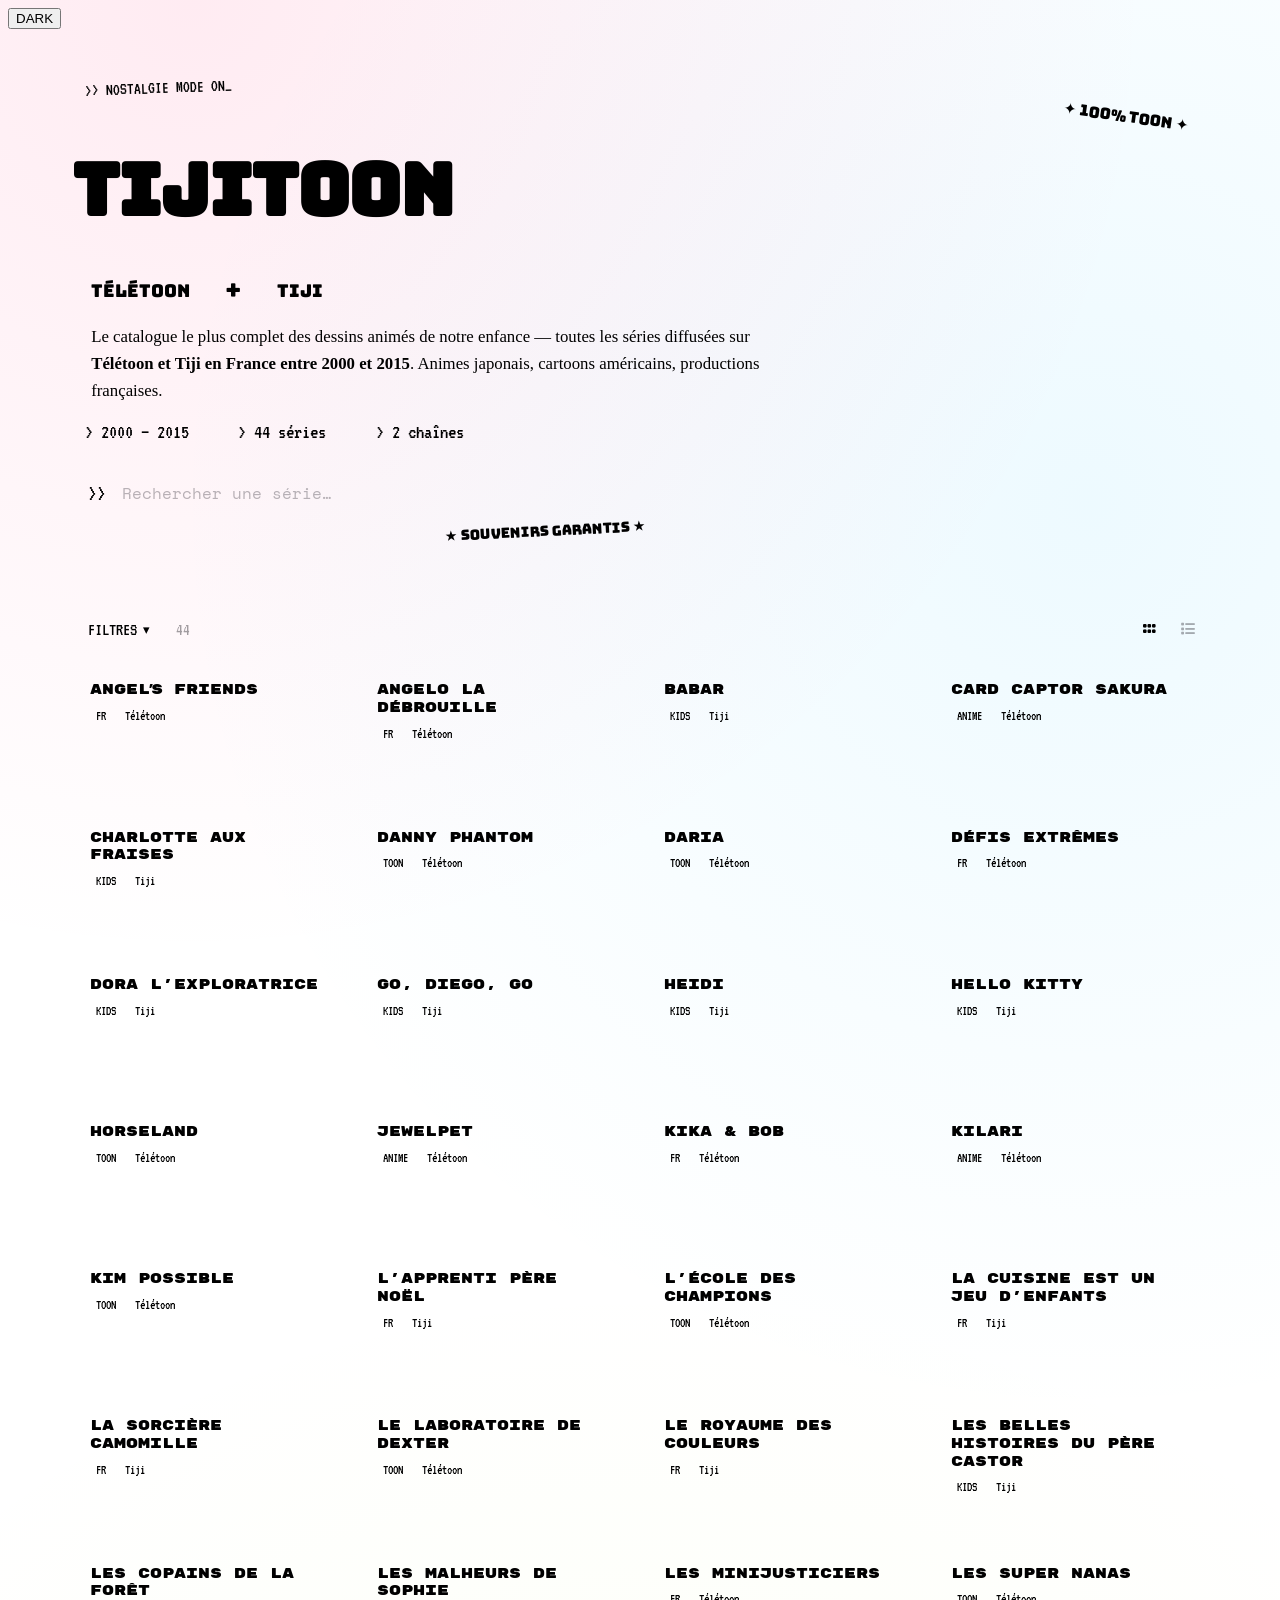
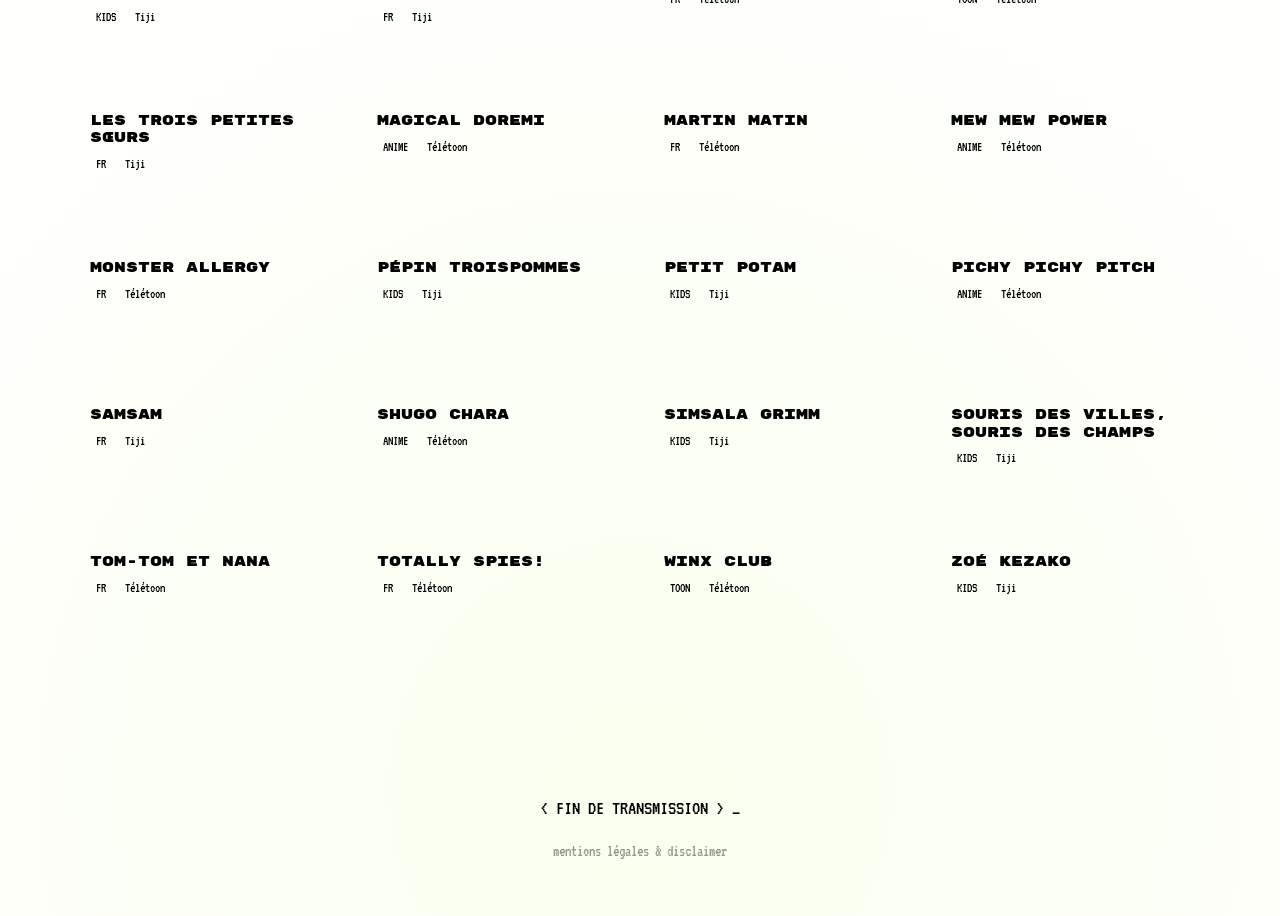
==== index.html @ e81f9fb5 "[ADD] samsam film section + some Kim Possible episodes + refactoring" ====
<!DOCTYPE html>
<html lang="fr">
<head>
<meta charset="UTF-8">
<meta name="viewport" content="width=device-width,initial-scale=1">
<title>Tijitoon — Les dessins animés des années 2000 (2000–2015)</title>
<link rel="icon" type="image/svg+xml" href="favicon.svg">
<link rel="preconnect" href="https://fonts.googleapis.com">
<link rel="preconnect" href="https://fonts.gstatic.com" crossorigin>
<link href="https://fonts.googleapis.com/css2?family=Bungee&family=Rubik+Mono+One&family=Space+Mono:wght@400;700&family=VT323&display=swap" rel="stylesheet">
<link rel="stylesheet" href="styles.css">
<script>(function(){var s=localStorage.getItem('tijitoon_theme');if(s)document.documentElement.dataset.theme=s;})();</script>
<link rel="stylesheet" href="https://cdnjs.cloudflare.com/ajax/libs/font-awesome/6.5.0/css/all.min.css" media="print" onload="this.media='all'">
<style>
  body {
    background-image:
      radial-gradient(circle at 15% 0%, rgba(255,61,127,.1), transparent 35%),
      radial-gradient(circle at 85% 20%, rgba(58,199,255,.09), transparent 40%),
      radial-gradient(circle at 50% 95%, rgba(198,255,58,.08), transparent 45%);
  }

  .inner { width: 100%; padding: 0 6vw; }
  #catalog .inner, footer .inner, header .inner { padding: 0; }

  /* ── HERO ── */
  header {
    padding: 3rem 5vw 2.5rem; position: relative; overflow: hidden;
    border-bottom: 4px solid var(--ink);
  }
  .eyebrow {
    font-family: 'VT323', monospace; font-size: 1.1rem;
    background: var(--lime); display: inline-block; padding: .1rem .8rem;
    border: 3px solid var(--ink); box-shadow: 4px 4px 0 var(--ink);
    transform: rotate(-2deg); margin-bottom: .8rem; white-space: nowrap;
  }
  h1 {
    font-family: 'Bungee', sans-serif;
    font-size: clamp(2.5rem,6vw,4.5rem);
    line-height: .9; letter-spacing: -.02em;
    text-shadow: 4px 4px 0 var(--hot), 8px 8px 0 var(--sky);
  }
  .channel-pills { display: flex; align-items: center; gap: 1rem; margin: 1.2rem 0 0; }
  .ch-pill {
    font-family: 'Bungee', sans-serif; font-size: 1.1rem;
    padding: .4rem 1.2rem; border: 3px solid var(--ink); box-shadow: 5px 5px 0 var(--ink);
  }
  .teletoon-pill { background: var(--hot); color: var(--paper); }
  .tiji-pill     { background: var(--sky); color: var(--ink); }
  .ch-pill-sep   { font-family: 'Bungee', sans-serif; font-size: 1.4rem; }
  .sub {
    max-width: 720px; margin-top: 1rem; font-size: clamp(.85rem,1.5vw,1.05rem); line-height: 1.6;
    border-left: 4px solid var(--hot); padding-left: 1.2rem;
  }
  .meta {
    margin-top: .8rem; font-family: 'VT323', monospace; font-size: clamp(1rem,2vw,1.3rem);
    display: flex; gap: 1.5rem; flex-wrap: wrap;
  }
  .meta span { background: var(--ink); color: var(--paper); padding: .2rem .8rem; }
  .sticker {
    position: absolute; font-family: 'Bungee', sans-serif;
    background: var(--hot); color: var(--paper);
    padding: .8rem 1.2rem; border: 3px solid var(--ink); box-shadow: 6px 6px 0 var(--ink);
  }
  .sticker.one { top: 4rem; right: 5vw; transform: rotate(8deg); font-size: clamp(.7rem,1.2vw,1rem); }
  .sticker.two {
    position: absolute; bottom: -12px; right: -10px; margin: 0;
    transform: rotate(-3deg); z-index: 10;
    font-family: 'Bungee', sans-serif; font-size: clamp(.65rem,1.1vw,.9rem);
    background: var(--sky); color: var(--ink);
    padding: .5rem 1rem; border: 3px solid var(--ink); box-shadow: 5px 5px 0 var(--ink);
  }

  /* ── SEARCH (in hero) ── */
  .search-wrap {
    display: flex; align-items: center;
    border: 3px solid var(--ink); box-shadow: 6px 6px 0 var(--ink);
    background: var(--paper); max-width: 580px; overflow: hidden; margin-top: 1.5rem;
  }
  .search-prefix {
    font-family: 'VT323', monospace; font-size: 1.4rem;
    padding: 0 .6rem 0 1rem; color: var(--hot); flex-shrink: 0;
  }
  .search-input {
    flex: 1; border: none; outline: none; background: transparent;
    font-family: 'Space Mono', monospace; font-size: 1rem;
    color: var(--ink); padding: .75rem .4rem;
  }
  .search-input::placeholder { color: rgba(19,17,26,.3); }
  .search-clear {
    border: none; border-left: 3px solid var(--ink);
    background: var(--lime); color: var(--ink);
    font-family: 'VT323', monospace; font-size: 1.3rem;
    padding: 0 1rem; cursor: pointer; align-self: stretch; display: none;
  }
  .search-clear:hover { background: var(--hot); color: var(--paper); }
  .search-clear.visible { display: block; }

  /* ── CONTINUE WATCHING ── */
  #continue-watching {
    display: none; background: var(--ink);
    border-bottom: 4px solid var(--lime);
    padding: 1.1rem 5vw;
  }
  .cw-inner { display: flex; flex-direction: column; gap: .8rem; }
  .cw-header {
    display: flex; align-items: center; gap: 1rem;
  }
  .cw-title {
    font-family: 'Bungee', sans-serif; font-size: .95rem;
    color: var(--lime); letter-spacing: .04em;
  }
  #cw-clear {
    font-family: 'VT323', monospace; font-size: 1.1rem; background: transparent;
    border: 1px solid rgba(255,246,227,.2); color: rgba(255,246,227,.4);
    padding: .1rem .6rem; cursor: pointer; margin-left: auto; line-height: 1;
  }
  #cw-clear:hover { color: var(--hot); border-color: var(--hot); }
  .cw-clear-icon { display: none; }
  @media (max-width: 600px) {
    .cw-clear-label { display: none; }
    .cw-clear-icon { display: inline; color: var(--hot); }
    #cw-clear { border-color: transparent; padding: .1rem .3rem; }
  }
  #cw-strip { display: flex; gap: .6rem; flex-wrap: wrap; }
  #cw-expand {
    display: none;
    font-family: 'VT323', monospace; font-size: .9rem; background: transparent;
    border: 1px solid rgba(198,255,58,.3);
    padding: .1rem .5rem; cursor: pointer; white-space: nowrap;
  }
  #cw-expand { color: var(--lime); border-color: rgba(198,255,58,.3); }
  #cw-expand:hover { color: var(--lime); border-color: var(--lime); }
  @media (max-width: 600px) {
    #cw-expand { display: inline-block; }
    .cw-card.cw-hidden { display: none; }
  }
  .cw-card {
    display: inline-flex; flex-direction: column; gap: .25rem;
    background: var(--paper); border: 3px solid var(--paper);
    box-shadow: 3px 3px 0 rgba(255,246,227,.3);
    padding: .5rem .85rem; cursor: pointer; color: var(--ink);
    transition: transform .12s, box-shadow .12s;
  }
  .cw-card:hover { transform: translate(-2px,-2px); box-shadow: 5px 5px 0 rgba(255,246,227,.4); }
  .cw-card-title { font-family: 'Rubik Mono One', sans-serif; font-size: .75rem; line-height: 1.2; }
  .cw-meta { display: flex; gap: .35rem; align-items: center; }
  .ep-badge {
    font-family: 'VT323', monospace; font-size: .95rem;
    background: var(--hot); color: var(--paper); padding: .02rem .4rem; border: 2px solid var(--ink);
  }
  .ch-mini {
    font-family: 'VT323', monospace; font-size: .82rem;
    padding: .02rem .35rem; border: 2px solid var(--ink);
  }
  .ch-mini.teletoon { background: var(--hot); color: var(--paper); }
  .ch-mini.tiji     { background: var(--sky); }
  .cw-remove-btn {
    width:18px; height:18px; border-radius:50%;
    background:var(--ink); color:var(--paper);
    border:2px solid var(--paper); font-size:.6rem;
    cursor:pointer; display:flex; align-items:center; justify-content:center;
    font-family:'VT323',monospace; line-height:1; padding:0;
  }

  /* ── CATALOG TOOLBAR ── */
  .catalog-toolbar {
    display: flex; align-items: center; gap: .6rem;
    margin-bottom: 1.2rem; flex-wrap: wrap;
    position: relative;
  }

  /* Filter button */
  .filter-btn {
    font-family: 'VT323', monospace; font-size: 1.15rem;
    background: var(--ink); border: 3px solid var(--ink);
    box-shadow: 4px 4px 0 var(--ink);
    position: relative; z-index: 200;
    color: var(--paper); padding: .25rem 1rem;
    cursor: pointer; transition: all .1s; display: flex; align-items: center; gap: .4rem;
    white-space: nowrap;
  }
  .filter-btn:hover { background: var(--hot); border-color: var(--hot); }
  .filter-btn.has-filter { background: var(--lime); border-color: var(--lime); color: var(--ink); box-shadow: 4px 4px 0 var(--ink); }
  .filter-btn-arrow { font-size: .8rem; transition: transform .2s; display: inline-block; }
  .filter-btn.open .filter-btn-arrow { transform: rotate(180deg); }

  /* Filter dropdown */
  .filter-dropdown {
    position: absolute; top: calc(100% + 6px); left: 0;
    background: var(--paper); border: 3px solid var(--ink);
    box-shadow: 6px 6px 0 var(--ink);
    padding: .5rem; z-index: 200;
    display: none; flex-direction: column; gap: .7rem; min-width: min(180px, 90vw);
  }
  .filter-dropdown.open { display: flex; }

  .fb-chip {
    font-family: 'VT323', monospace; font-size: 1.3rem;
    border: none; color: rgba(19,17,26,.6);
    background: transparent; padding: .6rem 1.2rem; cursor: pointer;
    transition: all .1s; white-space: nowrap; text-align: left;
    display: flex; align-items: center; gap: .5rem;
  }
  .fb-chip:hover { background: rgba(19,17,26,.06); color: var(--ink); }
  .fb-chip.active { color: var(--ink); }
  .fb-chip[data-f="all"].active      { background: var(--lime); }
  .fb-chip[data-f="teletoon"].active { background: var(--hot); color: var(--paper); }
  .fb-chip[data-f="tiji"].active     { background: var(--sky); }
  .fb-chip[data-f="ANIME"].active    { background: var(--hot); color: var(--paper); }
  [data-theme="dark"] .fb-chip[data-f="teletoon"].active,
  [data-theme="dark"] .fb-chip[data-f="ANIME"].active { color: var(--dm-text); }
  .fb-chip[data-f="TOON"].active     { background: var(--lime); }
  .fb-chip[data-f="FR"].active       { background: var(--orange); }
  .fb-chip[data-f="KIDS"].active     { background: var(--sky); }
  .fb-chip[data-f="★"].active       { background: var(--cream); }

  .filter-divider {
    border: none; border-top: 1px solid rgba(19,17,26,.12);
    margin: .1rem 0;
  }

  .filter-clear {
    background: transparent; border: none; cursor: pointer;
    color: rgba(19,17,26,.4); font-size: .85rem; padding: .2rem .4rem;
    transition: color .1s; flex-shrink: 0;
    position: relative; z-index: 200;
  }
  .filter-clear:hover { color: var(--hot); }

  .fb-count {
    font-family: 'VT323', monospace; font-size: 1.05rem;
    color: rgba(19,17,26,.4); white-space: nowrap;
  }

  /* View toggle */
  .view-toggle {
    margin-left: auto; display: flex;
    border: 3px solid var(--ink); overflow: hidden;
    box-shadow: 3px 3px 0 var(--ink);
  }
  .view-btn {
    background: var(--paper); border: none; color: rgba(19,17,26,.35);
    padding: .28rem .8rem; cursor: pointer; font-size: .9rem; transition: all .1s;
    line-height: 1;
  }
  .view-btn:not(:last-child) { border-right: 2px solid var(--ink); }
  .view-btn.active { background: var(--ink); color: var(--lime); }
  .view-btn:hover:not(.active) { color: var(--ink); background: var(--cream); }

  /* ── CATALOG ── */
  #catalog { padding: 2.5rem 5vw 5rem; }

  /* CARD GRID */
  .card-grid {
    display: grid;
    grid-template-columns: repeat(auto-fill, minmax(240px, 1fr));
    gap: .75rem;
  }

  .card {
    background: var(--paper);
    border: 3px solid var(--ink);
    padding: 1.2rem 1.1rem 1rem;
    position: relative;
    transition: transform .15s, box-shadow .15s;
    cursor: pointer;
    display: flex; flex-direction: column; gap: .6rem;
    min-height: 100px;
  }
  .card:hover { transform: translate(-3px,-3px); box-shadow: 6px 6px 0 var(--ink); z-index: 2; }
  .card.hidden { display: none; }

  .card-title {
    font-family: 'Rubik Mono One', sans-serif;
    font-size: clamp(.74rem, 1.1vw, .9rem); line-height: 1.25;
    overflow-wrap: break-word; word-break: break-word;
  }
  .card-bottom { display: flex; gap: .35rem; flex-wrap: wrap; align-items: center; }
  .card-tag {
    font-family: 'VT323', monospace; font-size: .85rem;
    padding: .04rem .42rem; border: 2px solid var(--ink);
  }
  .card-tag.anime  { background: var(--hot); color: var(--paper); }
  .card-tag.fr     { background: var(--orange); }
  .card-tag.kids   { background: var(--sky); }
  .card-tag.tod    { background: var(--cream); }
  .card-tag.toon   { background: var(--lime); }
  .card-ch {
    font-family: 'VT323', monospace; font-size: .85rem;
    padding: .04rem .42rem; border: 2px solid var(--ink);
  }
  .card-ch.teletoon { background: var(--hot); color: var(--paper); }
  .card-ch.tiji     { background: var(--sky); }

  /* ── LIST VIEW ── */
  .list-view { display: none; }
  .list-view.active { display: block; }
  .card-grid.list-mode { display: none; }

  .series-table {
    border: 3px solid var(--ink);
    box-shadow: 6px 6px 0 var(--ink);
    background: var(--paper);
    overflow: hidden;
  }
  .table-head {
    display: grid; grid-template-columns: 2.5rem 1fr 90px 100px;
    background: var(--ink); color: var(--paper);
    font-family: 'VT323', monospace; font-size: .95rem;
    padding: .4rem 1rem; gap: .5rem;
    border-bottom: 2px solid var(--lime);
  }
  .table-head span { opacity: .5; }
  .trow {
    display: grid; grid-template-columns: 2.5rem 1fr 90px 100px;
    align-items: center; gap: .5rem;
    padding: .05rem 1rem;
    border-top: 1px solid rgba(19,17,26,.09);
    cursor: pointer; transition: background .1s;
    text-decoration: none; color: var(--ink);
  }
  .trow:hover { background: var(--lime); }
  .trow.hidden { display: none; }
  .trow-num {
    font-family: 'VT323', monospace; font-size: .9rem;
    color: rgba(19,17,26,.25); text-align: right;
  }
  .trow-title {
    font-family: 'Space Mono', monospace;
    font-size: clamp(.75rem,1.2vw,.85rem); padding: .6rem 0;
    overflow: hidden; text-overflow: ellipsis; white-space: nowrap;
  }
  .trow-tag {
    font-family: 'VT323', monospace; font-size: .88rem;
    padding: .1rem .5rem; border: 2px solid var(--ink); text-align: center; white-space: nowrap;
  }
  .trow-tag.anime  { background: var(--hot); color: var(--paper); }
  .trow-tag.fr     { background: var(--orange); }
  .trow-tag.kids   { background: var(--sky); }
  .trow-tag.tod    { background: var(--cream); }
  .trow-tag.toon   { background: var(--lime); }
  .trow-ch {
    font-family: 'VT323', monospace; font-size: .88rem;
    padding: .1rem .5rem; border: 2px solid var(--ink); text-align: center; white-space: nowrap;
  }
  .trow-ch.teletoon { background: var(--hot); color: var(--paper); }
  .trow-ch.tiji     { background: var(--sky); }

  .no-results {
    font-family: 'VT323', monospace; font-size: 1.2rem;
    color: var(--no-results-color); padding: 2.5rem 0; text-align: center; display: none;
  }
  .no-results.visible { display: block; }

  /* ── FOOTER ── */
  footer {
    padding: 3rem 5vw; text-align: center; background: var(--paper);
    font-family: 'VT323', monospace; font-size: clamp(1rem,2vw,1.3rem);
    border-top: 4px solid var(--ink);
  }
  footer .blink { animation: blink 1s steps(2) infinite; }
  @keyframes blink { 50% { opacity: 0; } }

  /* ── BACK TO TOP ── */
  #back-top {
    position: fixed; bottom: 2rem; right: 2rem; z-index: 200;
    font-family: 'VT323', monospace; font-size: 1.1rem;
    background: var(--ink); color: var(--lime);
    border: 3px solid var(--lime); padding: .4rem 1rem;
    cursor: pointer; box-shadow: 4px 4px 0 var(--lime);
    opacity: 0; pointer-events: none; transition: opacity .2s;
  }
  #back-top.visible { opacity: 1; pointer-events: auto; }
  #back-top:hover { background: var(--lime); color: var(--ink); }

  #filter-backdrop {
    display: none; position: fixed; inset: 0; z-index: 199;
    background: rgba(19,17,26,.4);
  }
  #filter-backdrop.active { display: block; }

  @media (max-width: 600px) {
    header { padding: 2.5rem 5vw 2rem; }
    .sticker.one { display: none; }
    .sticker.two { display: none; }
    .card-grid { grid-template-columns: repeat(auto-fill, minmax(140px, 1fr)); gap: .55rem; }
    .card { padding: .7rem .75rem; }
    .table-head, .trow { grid-template-columns: 2rem 1fr 70px; }
    .table-head .ch-col, .trow-ch { display: none; }
    .fb-chip { font-size: .95rem; padding: .15rem .55rem; }
  }
</style>
</head>
<body>

<div id="filter-backdrop"></div>
<!-- ══ TOPBAR ════════════════════════════════════════════ -->
<div class="topbar">
  <button class="theme-toggle" id="theme-toggle" aria-label="Basculer le thème">
    <span id="theme-label">DARK</span>
    <span class="theme-switch"></span>
  </button>
</div>
<!-- ══ HERO ══════════════════════════════════════════════ -->
<header>
  <div class="sticker one">✦ 100% toon ✦</div>
  <div class="inner">
    <span class="eyebrow">&gt;&gt; NOSTALGIE MODE ON_</span>
    <h1>TIJITOON</h1>
    <div class="channel-pills">
      <span class="ch-pill teletoon-pill">TÉLÉTOON</span>
      <span class="ch-pill-sep">+</span>
      <span class="ch-pill tiji-pill">TIJI</span>
    </div>
    <div class="sub">
      Le catalogue le plus complet des dessins animés de notre enfance — toutes les séries diffusées sur <strong>Télétoon et Tiji en France entre 2000 et 2015</strong>. Animes japonais, cartoons américains, productions françaises.
    </div>
    <div class="meta">
      <span>&gt; 2000 — 2015</span>
      <span id="meta-count">&gt; … séries</span>
      <span>&gt; 2 chaînes</span>
    </div>

    <div style="position:relative;max-width:580px;padding-bottom:1.2rem;">
      <div class="search-wrap">
        <span class="search-prefix">&gt;&gt;</span>
        <input id="search-input" class="search-input" type="text"
          placeholder="Rechercher une série…" autocomplete="off" spellcheck="false"/>
        <button class="search-clear" id="search-clear" aria-label="Effacer">✕</button>
      </div>
      <div class="sticker two">★ souvenirs garantis ★</div>
    </div>
  </div>
</header>

<!-- ══ CONTINUE WATCHING ══════════════════════════════════ -->
<div id="continue-watching">
  <div class="inner cw-inner">
    <div class="cw-header">
      <span class="cw-title">&#x25B6;&#xFE0E; CONTINUER À REGARDER</span>
      <button id="cw-expand"></button>
      <button id="cw-clear" title="Tout effacer"><span class="cw-clear-label">tout effacer</span><span class="cw-clear-icon"><i class="fa-solid fa-trash"></i></span></button>
    </div>
    <div id="cw-strip"></div>
  </div>
</div>

<!-- ══ CATALOG ═══════════════════════════════════════════ -->
<section id="catalog">
  <div class="inner">
    <div class="catalog-toolbar">
      <button class="filter-btn" id="filter-btn">
        FILTRES <span class="filter-btn-arrow">▾</span>
      </button>
      <button class="filter-clear" id="filter-clear" title="Effacer le filtre" style="display:none"><i class="fa-solid fa-xmark"></i></button>
      <span class="fb-count" id="fb-count"></span>
      <div class="view-toggle">
        <button class="view-btn active" id="btn-cards" title="Grille de cartes"><i class="fa-solid fa-grip"></i></button>
        <button class="view-btn" id="btn-list" title="Liste compacte"><i class="fa-solid fa-list"></i></button>
      </div>

      <div class="filter-dropdown" id="filter-dropdown">
        <button class="fb-chip" data-f="teletoon">Télétoon</button>
        <button class="fb-chip" data-f="tiji">Tiji</button>
        <hr class="filter-divider">
        <button class="fb-chip" data-f="ANIME">Anime</button>
        <button class="fb-chip" data-f="TOON">Cartoon</button>
        <button class="fb-chip" data-f="FR">Prod. FR</button>
        <button class="fb-chip" data-f="KIDS">Préscolaire</button>
      </div>
    </div>

    <!-- CARD GRID -->
    <div class="card-grid" id="card-grid">
      <div style="grid-column:1/-1;font-family:'VT323',monospace;font-size:1.1rem;opacity:.4;">Chargement…</div>
    </div>

    <!-- LIST VIEW -->
    <div class="list-view" id="list-view">
      <div class="series-table">
        <div class="table-head">
          <span>#</span>
          <span>Série</span>
          <span>Type</span>
          <span class="ch-col">Chaîne</span>
        </div>
        <div id="list-rows"></div>
      </div>
    </div>

    <div class="no-results" id="no-results">// aucun résultat_</div>

  </div>
</section>

<!-- ══ FOOTER ════════════════════════════════════════════ -->
<footer>
  <div class="inner">
    &lt; FIN DE TRANSMISSION &gt; <span class="blink">_</span>
    <br><br>
    <a href="disclaimer.html" style="font-family:'VT323',monospace;font-size:1rem;color:var(--ink);opacity:.4;text-decoration:none;border-bottom:1px dashed var(--ink);">mentions légales &amp; disclaimer</a>
  </div>
</footer>

<button id="back-top" onclick="window.scrollTo({top:0,behavior:'smooth'})">↑ TOP</button>

<script src="theme.js"></script>
<script>
  // ── UTILS ──────────────────────────────────────────────
  function normalize(s) {
    return s.toLowerCase().normalize('NFD').replace(/[̀-ͯ]/g,'');
  }
  function tagCls(tag) {
    return {ANIME:'anime',FR:'fr',KIDS:'kids','★':'tod',TOON:'toon'}[tag] || 'toon';
  }
  function chLabel(channel) {
    return channel === 'tiji' ? 'Tiji' : 'Télétoon';
  }

  // ── STATE ──────────────────────────────────────────────
  let allEntries = [];
  let activeFilter = 'all';
  let searchQ = '';
  let viewMode = localStorage.getItem('tijitoon_view') || 'cards';

  // ── CONTINUE WATCHING ──────────────────────────────────
  // Reads per-series keys: tijitoon:progress:<id> → { season, ep }
  function buildContinueWatching(data) {
    const entries = [];
    for (let i = 0; i < localStorage.length; i++) {
      const key = localStorage.key(i);
      if (!key.startsWith('tijitoon:progress:')) continue;
      const seriesId = key.slice('tijitoon:progress:'.length);
      const show = data[seriesId];
      if (!show) continue;
      try {
        const { season, ep } = JSON.parse(localStorage.getItem(key));
        const s = show.seasons[season];
        const epObj = s?.episodes[ep];
        if (!s || !epObj) continue;
        entries.push({ seriesId, show, season, ep, s, epObj });
      } catch (_) {}
    }

    const wrap = document.getElementById('continue-watching');
    const strip = document.getElementById('cw-strip');
    strip.innerHTML = '';

    if (!entries.length) { wrap.style.display = 'none'; return; }
    wrap.style.display = 'block';

    const expandBtn = document.getElementById('cw-expand');
    let expanded = false;
    let firstRowLimit = null;

    function computeLimit() {
      const cards = Array.from(strip.querySelectorAll('.cw-card'));
      if (!cards.length) return 0;
      const tops = cards.map(c => c.getBoundingClientRect().top);
      const firstTop = tops[0];
      const count = tops.filter(t => Math.abs(t - firstTop) < 4).length;
      return count || cards.length;
    }

    function updateExpand() {
      const isMobile = window.matchMedia('(max-width: 600px)').matches;
      const cards = Array.from(strip.querySelectorAll('.cw-card'));
      if (!isMobile) {
        cards.forEach(c => c.classList.remove('cw-hidden'));
        expandBtn.style.display = 'none';
        return;
      }
      if (firstRowLimit === null) firstRowLimit = computeLimit();
      if (cards.length <= firstRowLimit) {
        cards.forEach(c => c.classList.remove('cw-hidden'));
        expandBtn.style.display = 'none';
        return;
      }
      cards.forEach((c, i) => c.classList.toggle('cw-hidden', !expanded && i >= firstRowLimit));
      expandBtn.style.display = '';
      expandBtn.textContent = expanded ? '▲ réduire' : `▼ ${cards.length - firstRowLimit} de plus`;
    }

    expandBtn.onclick = () => { expanded = !expanded; updateExpand(); };

    entries.forEach(({ seriesId, show, season, ep, s, epObj }) => {
      const label = `S${s.id ?? String(season + 1).padStart(2,'0')}E${String(epObj.num).padStart(2,'0')}`;

      const card = document.createElement('div');
      card.className = 'cw-card';
      card.style.position = 'relative';

      const removeBtn = document.createElement('button');
      removeBtn.textContent = '✕';
      removeBtn.className = 'cw-remove-btn';
      removeBtn.style.cssText = `position:absolute; top:-7px; right:-7px; opacity:0; transition:opacity .15s;`;
      removeBtn.addEventListener('click', (e) => {
        e.stopPropagation();
        localStorage.removeItem('tijitoon:progress:' + seriesId);
        card.remove();
        if (!strip.querySelectorAll('.cw-card').length) wrap.style.display = 'none';
        else { firstRowLimit = null; requestAnimationFrame(updateExpand); }
      });
      card.addEventListener('mouseenter', () => removeBtn.style.opacity = '1');
      card.addEventListener('mouseleave', () => removeBtn.style.opacity = '0');
      if (window.matchMedia('(hover: none)').matches) removeBtn.style.opacity = '1';

      const inner = document.createElement('div');
      inner.style.cssText = 'text-decoration:none;color:inherit;display:flex;flex-direction:column;gap:.25rem;';
      inner.innerHTML = `
        <div class="cw-card-title">${show.title}</div>
        <div class="cw-meta">
          <span class="ep-badge">${label}</span>
          <span class="ch-mini ${show.channel}">${chLabel(show.channel)}</span>
        </div>`;

      card.appendChild(removeBtn);
      card.appendChild(inner);
      card.addEventListener('click', () => {
        window.location.href = `show.html?series=${encodeURIComponent(seriesId)}&season=${season + 1}&ep=${ep + 1}`;
      });
      strip.appendChild(card);
    });

    requestAnimationFrame(updateExpand);
  }

  document.getElementById('cw-clear').addEventListener('click', () => {
    if (!confirm('Effacer tout l\'historique de visionnage ?')) return;
    const keys = [];
    for (let i = 0; i < localStorage.length; i++) {
      const key = localStorage.key(i);
      if (key.startsWith('tijitoon:progress:')) keys.push(key);
    }
    keys.forEach(k => localStorage.removeItem(k));
    document.getElementById('continue-watching').style.display = 'none';
    document.getElementById('cw-strip').innerHTML = '';
  });

  // ── BUILD ITEMS ────────────────────────────────────────
  function buildCard(id, show) {
    const el = document.createElement('div');
    el.className = 'card';
    el.dataset.channel = show.channel;
    el.dataset.tag = show.tag || '';
    el.innerHTML = `
      <div class="card-title">${show.title}</div>
      <div class="card-bottom">
        ${show.tag ? `<span class="card-tag ${tagCls(show.tag)}">${show.tag}</span>` : ''}
        <span class="card-ch ${show.channel}">${chLabel(show.channel)}</span>
      </div>`;
    el.addEventListener('click', () => {
      window.location.href = `show.html?series=${encodeURIComponent(id)}`;
    });
    return el;
  }

  function buildRow(id, show, idx) {
    const el = document.createElement('a');
    el.className = 'trow';
    el.href = `show.html?series=${encodeURIComponent(id)}`;
    el.dataset.channel = show.channel;
    el.dataset.tag = show.tag || '';
    el.innerHTML = `
      <span class="trow-num">${String(idx + 1).padStart(2,'0')}</span>
      <span class="trow-title">${show.title}</span>
      <span class="trow-tag ${tagCls(show.tag || '')}">${show.tag || '—'}</span>
      <span class="trow-ch ${show.channel}">${chLabel(show.channel)}</span>`;
    return el;
  }

  // ── RENDER ─────────────────────────────────────────────
  function renderAll(data) {
    const cardGrid = document.getElementById('card-grid');
    const listRows = document.getElementById('list-rows');
    cardGrid.innerHTML = '';
    listRows.innerHTML = '';

    allEntries = Object.entries(data)
      .sort((a,b) => normalize(a[1].title).localeCompare(normalize(b[1].title)));

    allEntries.forEach(([id, show], i) => {
      cardGrid.appendChild(buildCard(id, show));
      listRows.appendChild(buildRow(id, show, i));
    });

    document.getElementById('meta-count').textContent = `> ${allEntries.length} séries`;
    applyFilter();
    applyView();
  }

  // ── FILTER ─────────────────────────────────────────────
  function applyFilter() {
    let visible = 0;
    const q = searchQ;

    document.querySelectorAll('#card-grid .card').forEach(el => {
      const mf = activeFilter === 'all' || el.dataset.channel === activeFilter || el.dataset.tag === activeFilter;
      const mq = !q || normalize(el.querySelector('.card-title').textContent).includes(q);
      const show = mf && mq;
      el.classList.toggle('hidden', !show);
      if (show) visible++;
    });

    document.querySelectorAll('.trow').forEach(el => {
      const mf = activeFilter === 'all' || el.dataset.channel === activeFilter || el.dataset.tag === activeFilter;
      const mq = !q || normalize(el.querySelector('.trow-title').textContent).includes(q);
      el.classList.toggle('hidden', !(mf && mq));
    });

    document.getElementById('fb-count').textContent = `${visible}`;
    document.getElementById('no-results').classList.toggle('visible', visible === 0);
  }

  // ── VIEW MODE ──────────────────────────────────────────
  function applyView() {
    const isCards = viewMode === 'cards';
    document.getElementById('card-grid').classList.toggle('list-mode', !isCards);
    document.getElementById('list-view').classList.toggle('active', !isCards);
    document.getElementById('btn-cards').classList.toggle('active', isCards);
    document.getElementById('btn-list').classList.toggle('active', !isCards);
  }

  function setView(mode) {
    viewMode = mode;
    localStorage.setItem('tijitoon_view', mode);
    applyView();
  }
  document.getElementById('btn-cards').addEventListener('click', () => setView('cards'));
  document.getElementById('btn-list').addEventListener('click', () => setView('list'));

  // ── FILTER BUTTON TOGGLE ──────────────────────────────
  const filterBtn = document.getElementById('filter-btn');
  const filterDropdown = document.getElementById('filter-dropdown');
  const filterBackdrop = document.getElementById('filter-backdrop');

  function closeFilter() {
    filterDropdown.classList.remove('open');
    filterBtn.classList.remove('open');
    filterBackdrop.classList.remove('active');
  }

  filterBtn.addEventListener('click', (e) => {
    e.stopPropagation();
    const isOpen = filterDropdown.classList.toggle('open');
    filterBtn.classList.toggle('open', isOpen);
    filterBackdrop.classList.toggle('active', isOpen);
  });

  filterBackdrop.addEventListener('click', closeFilter);
  document.addEventListener('click', closeFilter);

  filterDropdown.addEventListener('click', e => e.stopPropagation());

  const filterClear = document.getElementById('filter-clear');

  function setFilter(f, label) {
    activeFilter = f;
    document.querySelectorAll('.fb-chip').forEach(c =>
      c.classList.toggle('active', c.dataset.f === activeFilter)
    );
    filterBtn.classList.toggle('has-filter', activeFilter !== 'all');
    filterBtn.innerHTML = `${label} <span class="filter-btn-arrow">▾</span>`;
    filterClear.style.display = activeFilter !== 'all' ? 'inline-block' : 'none';
    closeFilter();
    applyFilter();
  }

  filterClear.addEventListener('click', (e) => {
    e.stopPropagation();
    setFilter('all', 'FILTRES');
  });

  // ── FILTER CHIPS ───────────────────────────────────────
  document.querySelectorAll('.fb-chip').forEach(chip => {
    chip.addEventListener('click', () => setFilter(chip.dataset.f, chip.textContent.trim()));
  });

  // ── SEARCH ─────────────────────────────────────────────
  const searchInput = document.getElementById('search-input');
  const searchClear = document.getElementById('search-clear');

  searchInput.addEventListener('input', () => {
    searchQ = normalize(searchInput.value.trim());
    searchClear.classList.toggle('visible', !!searchQ);
    applyFilter();
  });
  searchClear.addEventListener('click', () => {
    searchInput.value = ''; searchQ = '';
    searchClear.classList.remove('visible');
    applyFilter();
    searchInput.focus();
  });

  // ── BACK TO TOP ────────────────────────────────────────
  const backTop = document.getElementById('back-top');
  window.addEventListener('scroll', () =>
    backTop.classList.toggle('visible', window.scrollY > 500)
  , { passive: true });

  window.addEventListener('pageshow', e => {
    if (e.persisted) { searchInput.value = ''; searchQ = ''; searchClear.classList.remove('visible'); applyFilter(); }
  });

  // ── FETCH ──────────────────────────────────────────────
  fetch('data.json')
    .then(r => r.ok ? r.json() : Promise.reject())
    .then(data => {
      renderAll(data);
      buildContinueWatching(data);
    })
    .catch(() => {
      document.getElementById('card-grid').innerHTML =
        '<div style="grid-column:1/-1;font-family:VT323,monospace;font-size:1.1rem;opacity:.4;">Erreur de chargement.</div>';
    });
</script>

</body>
</html>
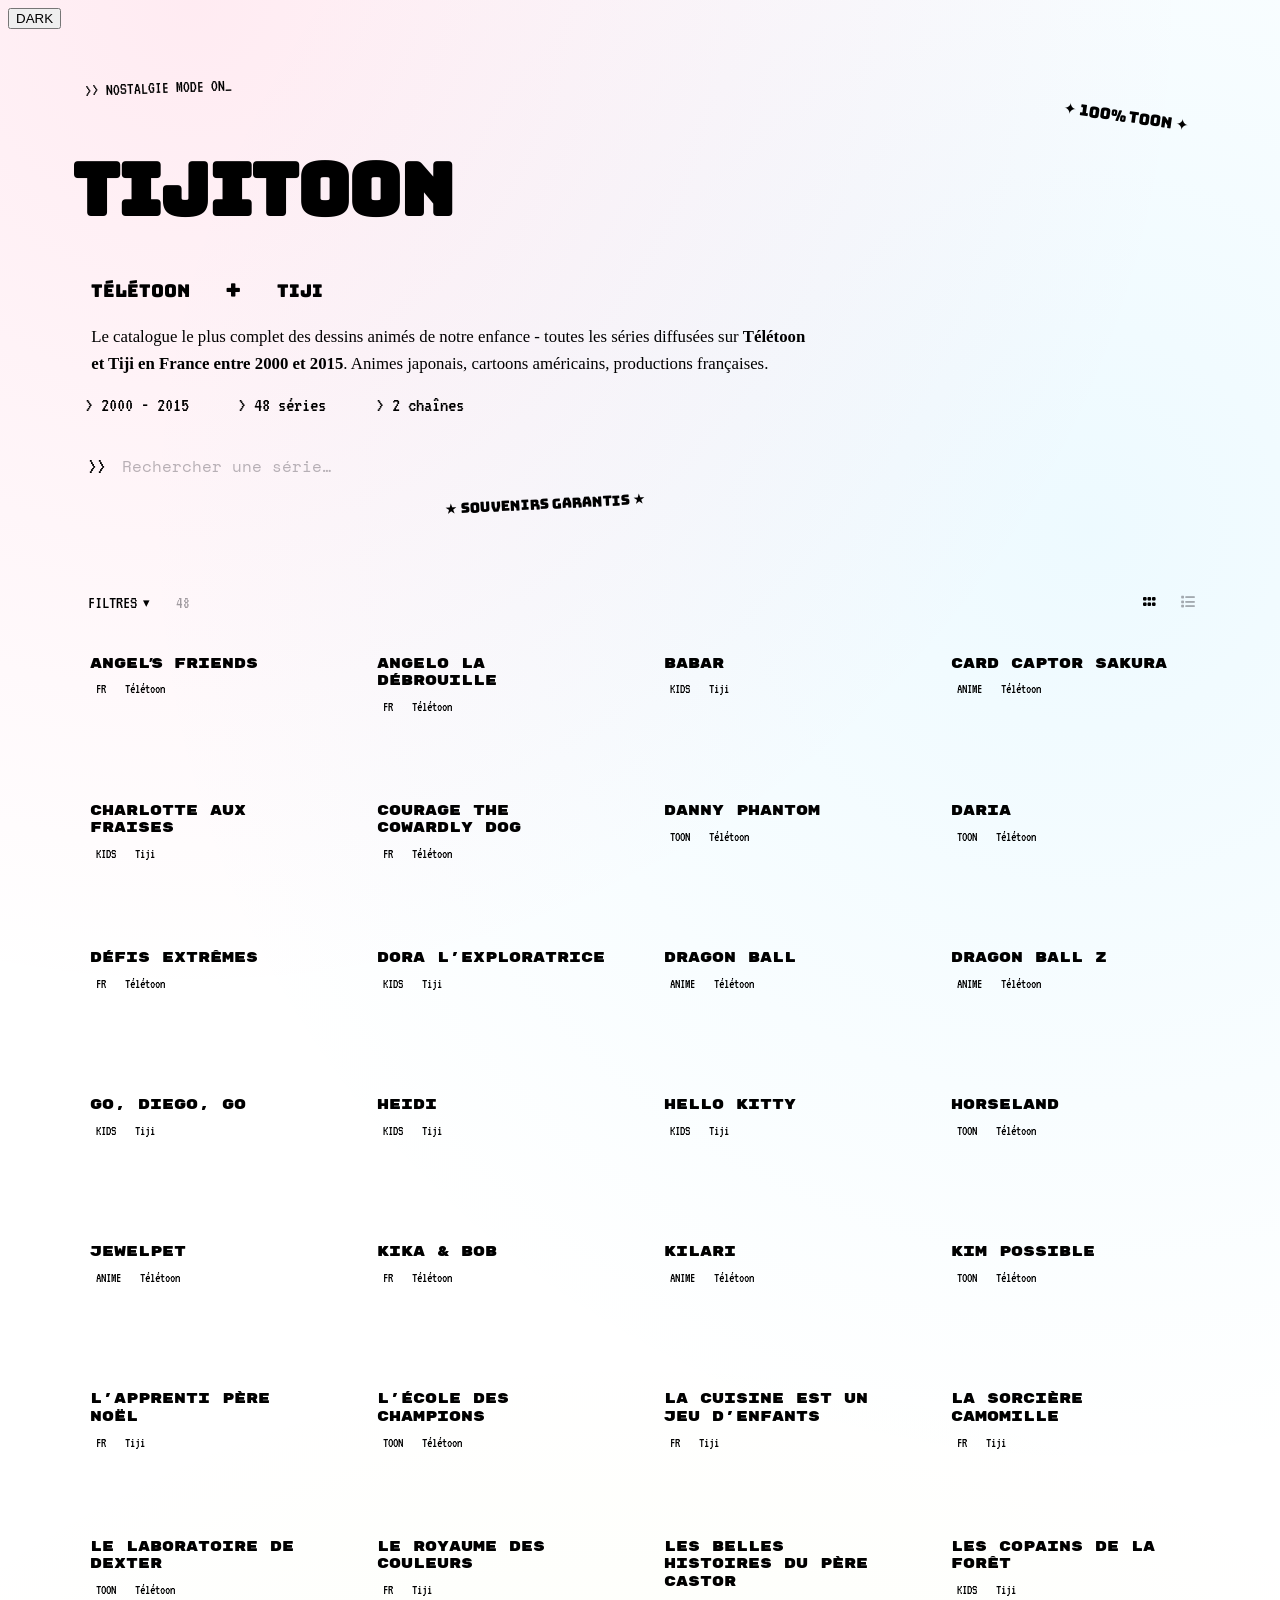
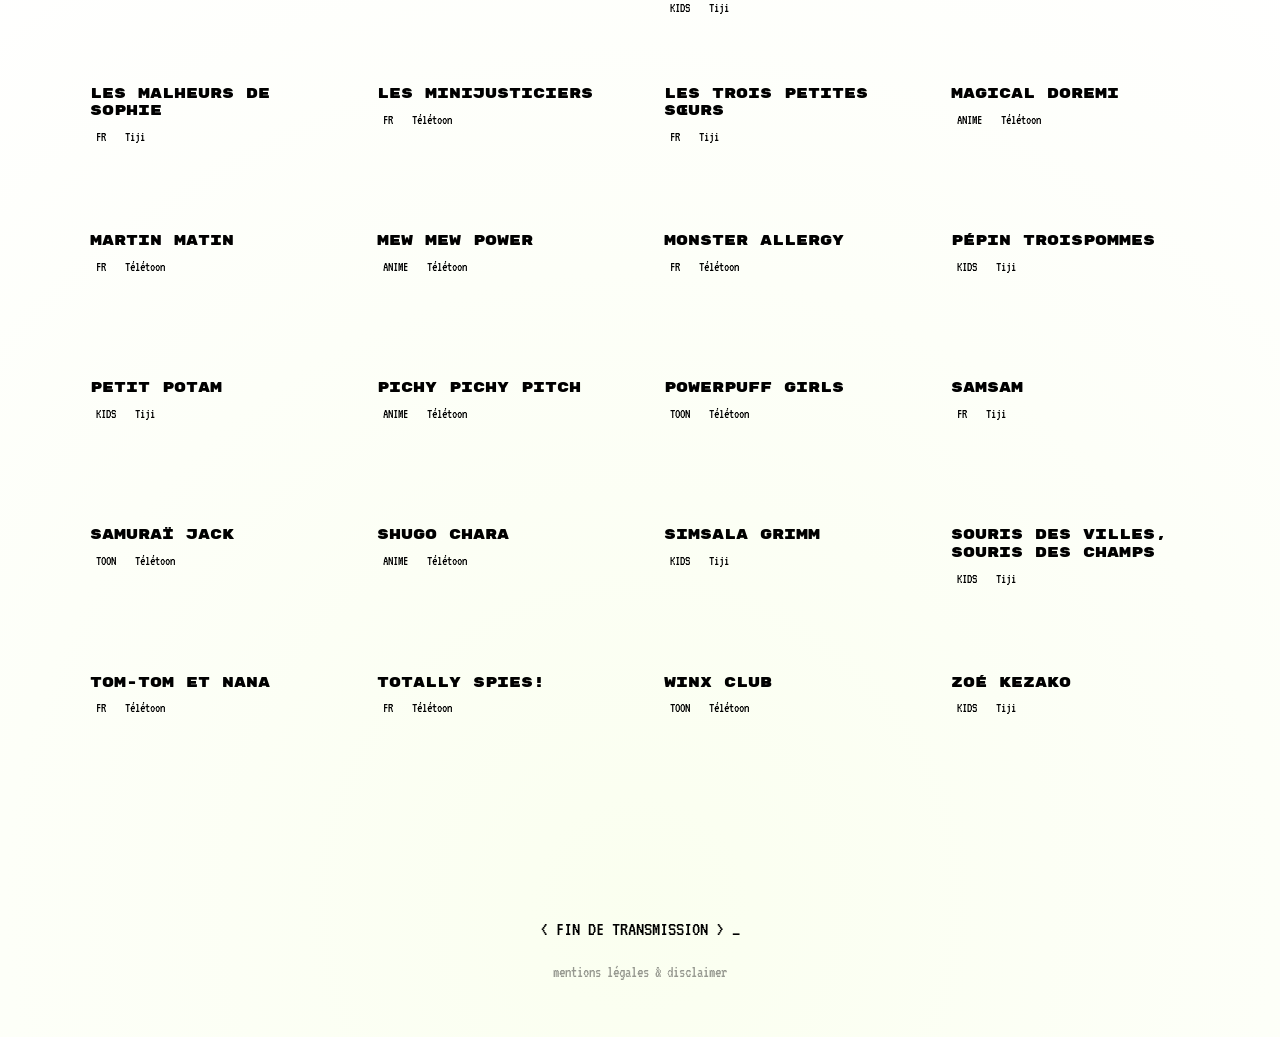
==== commit d4fc8eea: "[ADD] add posthog" ====
--- a/index.html
+++ b/index.html
@@ -3,7 +3,7 @@
 <head>
 <meta charset="UTF-8">
 <meta name="viewport" content="width=device-width,initial-scale=1">
-<title>Tijitoon — Les dessins animés des années 2000 (2000–2015)</title>
+<title>Tijitoon - Les dessins animés des années 2000 (2000–2015)</title>
 <link rel="icon" type="image/svg+xml" href="favicon.svg">
 <link rel="preconnect" href="https://fonts.googleapis.com">
 <link rel="preconnect" href="https://fonts.gstatic.com" crossorigin>
@@ -11,385 +11,8 @@
 <link rel="stylesheet" href="styles.css">
 <script>(function(){var s=localStorage.getItem('tijitoon_theme');if(s)document.documentElement.dataset.theme=s;})();</script>
 <link rel="stylesheet" href="https://cdnjs.cloudflare.com/ajax/libs/font-awesome/6.5.0/css/all.min.css" media="print" onload="this.media='all'">
-<style>
-  body {
-    background-image:
-      radial-gradient(circle at 15% 0%, rgba(255,61,127,.1), transparent 35%),
-      radial-gradient(circle at 85% 20%, rgba(58,199,255,.09), transparent 40%),
-      radial-gradient(circle at 50% 95%, rgba(198,255,58,.08), transparent 45%);
-  }
-
-  .inner { width: 100%; padding: 0 6vw; }
-  #catalog .inner, footer .inner, header .inner { padding: 0; }
-
-  /* ── HERO ── */
-  header {
-    padding: 3rem 5vw 2.5rem; position: relative; overflow: hidden;
-    border-bottom: 4px solid var(--ink);
-  }
-  .eyebrow {
-    font-family: 'VT323', monospace; font-size: 1.1rem;
-    background: var(--lime); display: inline-block; padding: .1rem .8rem;
-    border: 3px solid var(--ink); box-shadow: 4px 4px 0 var(--ink);
-    transform: rotate(-2deg); margin-bottom: .8rem; white-space: nowrap;
-  }
-  h1 {
-    font-family: 'Bungee', sans-serif;
-    font-size: clamp(2.5rem,6vw,4.5rem);
-    line-height: .9; letter-spacing: -.02em;
-    text-shadow: 4px 4px 0 var(--hot), 8px 8px 0 var(--sky);
-  }
-  .channel-pills { display: flex; align-items: center; gap: 1rem; margin: 1.2rem 0 0; }
-  .ch-pill {
-    font-family: 'Bungee', sans-serif; font-size: 1.1rem;
-    padding: .4rem 1.2rem; border: 3px solid var(--ink); box-shadow: 5px 5px 0 var(--ink);
-  }
-  .teletoon-pill { background: var(--hot); color: var(--paper); }
-  .tiji-pill     { background: var(--sky); color: var(--ink); }
-  .ch-pill-sep   { font-family: 'Bungee', sans-serif; font-size: 1.4rem; }
-  .sub {
-    max-width: 720px; margin-top: 1rem; font-size: clamp(.85rem,1.5vw,1.05rem); line-height: 1.6;
-    border-left: 4px solid var(--hot); padding-left: 1.2rem;
-  }
-  .meta {
-    margin-top: .8rem; font-family: 'VT323', monospace; font-size: clamp(1rem,2vw,1.3rem);
-    display: flex; gap: 1.5rem; flex-wrap: wrap;
-  }
-  .meta span { background: var(--ink); color: var(--paper); padding: .2rem .8rem; }
-  .sticker {
-    position: absolute; font-family: 'Bungee', sans-serif;
-    background: var(--hot); color: var(--paper);
-    padding: .8rem 1.2rem; border: 3px solid var(--ink); box-shadow: 6px 6px 0 var(--ink);
-  }
-  .sticker.one { top: 4rem; right: 5vw; transform: rotate(8deg); font-size: clamp(.7rem,1.2vw,1rem); }
-  .sticker.two {
-    position: absolute; bottom: -12px; right: -10px; margin: 0;
-    transform: rotate(-3deg); z-index: 10;
-    font-family: 'Bungee', sans-serif; font-size: clamp(.65rem,1.1vw,.9rem);
-    background: var(--sky); color: var(--ink);
-    padding: .5rem 1rem; border: 3px solid var(--ink); box-shadow: 5px 5px 0 var(--ink);
-  }
-
-  /* ── SEARCH (in hero) ── */
-  .search-wrap {
-    display: flex; align-items: center;
-    border: 3px solid var(--ink); box-shadow: 6px 6px 0 var(--ink);
-    background: var(--paper); max-width: 580px; overflow: hidden; margin-top: 1.5rem;
-  }
-  .search-prefix {
-    font-family: 'VT323', monospace; font-size: 1.4rem;
-    padding: 0 .6rem 0 1rem; color: var(--hot); flex-shrink: 0;
-  }
-  .search-input {
-    flex: 1; border: none; outline: none; background: transparent;
-    font-family: 'Space Mono', monospace; font-size: 1rem;
-    color: var(--ink); padding: .75rem .4rem;
-  }
-  .search-input::placeholder { color: rgba(19,17,26,.3); }
-  .search-clear {
-    border: none; border-left: 3px solid var(--ink);
-    background: var(--lime); color: var(--ink);
-    font-family: 'VT323', monospace; font-size: 1.3rem;
-    padding: 0 1rem; cursor: pointer; align-self: stretch; display: none;
-  }
-  .search-clear:hover { background: var(--hot); color: var(--paper); }
-  .search-clear.visible { display: block; }
-
-  /* ── CONTINUE WATCHING ── */
-  #continue-watching {
-    display: none; background: var(--ink);
-    border-bottom: 4px solid var(--lime);
-    padding: 1.1rem 5vw;
-  }
-  .cw-inner { display: flex; flex-direction: column; gap: .8rem; }
-  .cw-header {
-    display: flex; align-items: center; gap: 1rem;
-  }
-  .cw-title {
-    font-family: 'Bungee', sans-serif; font-size: .95rem;
-    color: var(--lime); letter-spacing: .04em;
-  }
-  #cw-clear {
-    font-family: 'VT323', monospace; font-size: 1.1rem; background: transparent;
-    border: 1px solid rgba(255,246,227,.2); color: rgba(255,246,227,.4);
-    padding: .1rem .6rem; cursor: pointer; margin-left: auto; line-height: 1;
-  }
-  #cw-clear:hover { color: var(--hot); border-color: var(--hot); }
-  .cw-clear-icon { display: none; }
-  @media (max-width: 600px) {
-    .cw-clear-label { display: none; }
-    .cw-clear-icon { display: inline; color: var(--hot); }
-    #cw-clear { border-color: transparent; padding: .1rem .3rem; }
-  }
-  #cw-strip { display: flex; gap: .6rem; flex-wrap: wrap; }
-  #cw-expand {
-    display: none;
-    font-family: 'VT323', monospace; font-size: .9rem; background: transparent;
-    border: 1px solid rgba(198,255,58,.3);
-    padding: .1rem .5rem; cursor: pointer; white-space: nowrap;
-  }
-  #cw-expand { color: var(--lime); border-color: rgba(198,255,58,.3); }
-  #cw-expand:hover { color: var(--lime); border-color: var(--lime); }
-  @media (max-width: 600px) {
-    #cw-expand { display: inline-block; }
-    .cw-card.cw-hidden { display: none; }
-  }
-  .cw-card {
-    display: inline-flex; flex-direction: column; gap: .25rem;
-    background: var(--paper); border: 3px solid var(--paper);
-    box-shadow: 3px 3px 0 rgba(255,246,227,.3);
-    padding: .5rem .85rem; cursor: pointer; color: var(--ink);
-    transition: transform .12s, box-shadow .12s;
-  }
-  .cw-card:hover { transform: translate(-2px,-2px); box-shadow: 5px 5px 0 rgba(255,246,227,.4); }
-  .cw-card-title { font-family: 'Rubik Mono One', sans-serif; font-size: .75rem; line-height: 1.2; }
-  .cw-meta { display: flex; gap: .35rem; align-items: center; }
-  .ep-badge {
-    font-family: 'VT323', monospace; font-size: .95rem;
-    background: var(--hot); color: var(--paper); padding: .02rem .4rem; border: 2px solid var(--ink);
-  }
-  .ch-mini {
-    font-family: 'VT323', monospace; font-size: .82rem;
-    padding: .02rem .35rem; border: 2px solid var(--ink);
-  }
-  .ch-mini.teletoon { background: var(--hot); color: var(--paper); }
-  .ch-mini.tiji     { background: var(--sky); }
-  .cw-remove-btn {
-    width:18px; height:18px; border-radius:50%;
-    background:var(--ink); color:var(--paper);
-    border:2px solid var(--paper); font-size:.6rem;
-    cursor:pointer; display:flex; align-items:center; justify-content:center;
-    font-family:'VT323',monospace; line-height:1; padding:0;
-  }
-
-  /* ── CATALOG TOOLBAR ── */
-  .catalog-toolbar {
-    display: flex; align-items: center; gap: .6rem;
-    margin-bottom: 1.2rem; flex-wrap: wrap;
-    position: relative;
-  }
-
-  /* Filter button */
-  .filter-btn {
-    font-family: 'VT323', monospace; font-size: 1.15rem;
-    background: var(--ink); border: 3px solid var(--ink);
-    box-shadow: 4px 4px 0 var(--ink);
-    position: relative; z-index: 200;
-    color: var(--paper); padding: .25rem 1rem;
-    cursor: pointer; transition: all .1s; display: flex; align-items: center; gap: .4rem;
-    white-space: nowrap;
-  }
-  .filter-btn:hover { background: var(--hot); border-color: var(--hot); }
-  .filter-btn.has-filter { background: var(--lime); border-color: var(--lime); color: var(--ink); box-shadow: 4px 4px 0 var(--ink); }
-  .filter-btn-arrow { font-size: .8rem; transition: transform .2s; display: inline-block; }
-  .filter-btn.open .filter-btn-arrow { transform: rotate(180deg); }
-
-  /* Filter dropdown */
-  .filter-dropdown {
-    position: absolute; top: calc(100% + 6px); left: 0;
-    background: var(--paper); border: 3px solid var(--ink);
-    box-shadow: 6px 6px 0 var(--ink);
-    padding: .5rem; z-index: 200;
-    display: none; flex-direction: column; gap: .7rem; min-width: min(180px, 90vw);
-  }
-  .filter-dropdown.open { display: flex; }
-
-  .fb-chip {
-    font-family: 'VT323', monospace; font-size: 1.3rem;
-    border: none; color: rgba(19,17,26,.6);
-    background: transparent; padding: .6rem 1.2rem; cursor: pointer;
-    transition: all .1s; white-space: nowrap; text-align: left;
-    display: flex; align-items: center; gap: .5rem;
-  }
-  .fb-chip:hover { background: rgba(19,17,26,.06); color: var(--ink); }
-  .fb-chip.active { color: var(--ink); }
-  .fb-chip[data-f="all"].active      { background: var(--lime); }
-  .fb-chip[data-f="teletoon"].active { background: var(--hot); color: var(--paper); }
-  .fb-chip[data-f="tiji"].active     { background: var(--sky); }
-  .fb-chip[data-f="ANIME"].active    { background: var(--hot); color: var(--paper); }
-  [data-theme="dark"] .fb-chip[data-f="teletoon"].active,
-  [data-theme="dark"] .fb-chip[data-f="ANIME"].active { color: var(--dm-text); }
-  .fb-chip[data-f="TOON"].active     { background: var(--lime); }
-  .fb-chip[data-f="FR"].active       { background: var(--orange); }
-  .fb-chip[data-f="KIDS"].active     { background: var(--sky); }
-  .fb-chip[data-f="★"].active       { background: var(--cream); }
-
-  .filter-divider {
-    border: none; border-top: 1px solid rgba(19,17,26,.12);
-    margin: .1rem 0;
-  }
-
-  .filter-clear {
-    background: transparent; border: none; cursor: pointer;
-    color: rgba(19,17,26,.4); font-size: .85rem; padding: .2rem .4rem;
-    transition: color .1s; flex-shrink: 0;
-    position: relative; z-index: 200;
-  }
-  .filter-clear:hover { color: var(--hot); }
-
-  .fb-count {
-    font-family: 'VT323', monospace; font-size: 1.05rem;
-    color: rgba(19,17,26,.4); white-space: nowrap;
-  }
-
-  /* View toggle */
-  .view-toggle {
-    margin-left: auto; display: flex;
-    border: 3px solid var(--ink); overflow: hidden;
-    box-shadow: 3px 3px 0 var(--ink);
-  }
-  .view-btn {
-    background: var(--paper); border: none; color: rgba(19,17,26,.35);
-    padding: .28rem .8rem; cursor: pointer; font-size: .9rem; transition: all .1s;
-    line-height: 1;
-  }
-  .view-btn:not(:last-child) { border-right: 2px solid var(--ink); }
-  .view-btn.active { background: var(--ink); color: var(--lime); }
-  .view-btn:hover:not(.active) { color: var(--ink); background: var(--cream); }
-
-  /* ── CATALOG ── */
-  #catalog { padding: 2.5rem 5vw 5rem; }
-
-  /* CARD GRID */
-  .card-grid {
-    display: grid;
-    grid-template-columns: repeat(auto-fill, minmax(240px, 1fr));
-    gap: .75rem;
-  }
-
-  .card {
-    background: var(--paper);
-    border: 3px solid var(--ink);
-    padding: 1.2rem 1.1rem 1rem;
-    position: relative;
-    transition: transform .15s, box-shadow .15s;
-    cursor: pointer;
-    display: flex; flex-direction: column; gap: .6rem;
-    min-height: 100px;
-  }
-  .card:hover { transform: translate(-3px,-3px); box-shadow: 6px 6px 0 var(--ink); z-index: 2; }
-  .card.hidden { display: none; }
-
-  .card-title {
-    font-family: 'Rubik Mono One', sans-serif;
-    font-size: clamp(.74rem, 1.1vw, .9rem); line-height: 1.25;
-    overflow-wrap: break-word; word-break: break-word;
-  }
-  .card-bottom { display: flex; gap: .35rem; flex-wrap: wrap; align-items: center; }
-  .card-tag {
-    font-family: 'VT323', monospace; font-size: .85rem;
-    padding: .04rem .42rem; border: 2px solid var(--ink);
-  }
-  .card-tag.anime  { background: var(--hot); color: var(--paper); }
-  .card-tag.fr     { background: var(--orange); }
-  .card-tag.kids   { background: var(--sky); }
-  .card-tag.tod    { background: var(--cream); }
-  .card-tag.toon   { background: var(--lime); }
-  .card-ch {
-    font-family: 'VT323', monospace; font-size: .85rem;
-    padding: .04rem .42rem; border: 2px solid var(--ink);
-  }
-  .card-ch.teletoon { background: var(--hot); color: var(--paper); }
-  .card-ch.tiji     { background: var(--sky); }
-
-  /* ── LIST VIEW ── */
-  .list-view { display: none; }
-  .list-view.active { display: block; }
-  .card-grid.list-mode { display: none; }
-
-  .series-table {
-    border: 3px solid var(--ink);
-    box-shadow: 6px 6px 0 var(--ink);
-    background: var(--paper);
-    overflow: hidden;
-  }
-  .table-head {
-    display: grid; grid-template-columns: 2.5rem 1fr 90px 100px;
-    background: var(--ink); color: var(--paper);
-    font-family: 'VT323', monospace; font-size: .95rem;
-    padding: .4rem 1rem; gap: .5rem;
-    border-bottom: 2px solid var(--lime);
-  }
-  .table-head span { opacity: .5; }
-  .trow {
-    display: grid; grid-template-columns: 2.5rem 1fr 90px 100px;
-    align-items: center; gap: .5rem;
-    padding: .05rem 1rem;
-    border-top: 1px solid rgba(19,17,26,.09);
-    cursor: pointer; transition: background .1s;
-    text-decoration: none; color: var(--ink);
-  }
-  .trow:hover { background: var(--lime); }
-  .trow.hidden { display: none; }
-  .trow-num {
-    font-family: 'VT323', monospace; font-size: .9rem;
-    color: rgba(19,17,26,.25); text-align: right;
-  }
-  .trow-title {
-    font-family: 'Space Mono', monospace;
-    font-size: clamp(.75rem,1.2vw,.85rem); padding: .6rem 0;
-    overflow: hidden; text-overflow: ellipsis; white-space: nowrap;
-  }
-  .trow-tag {
-    font-family: 'VT323', monospace; font-size: .88rem;
-    padding: .1rem .5rem; border: 2px solid var(--ink); text-align: center; white-space: nowrap;
-  }
-  .trow-tag.anime  { background: var(--hot); color: var(--paper); }
-  .trow-tag.fr     { background: var(--orange); }
-  .trow-tag.kids   { background: var(--sky); }
-  .trow-tag.tod    { background: var(--cream); }
-  .trow-tag.toon   { background: var(--lime); }
-  .trow-ch {
-    font-family: 'VT323', monospace; font-size: .88rem;
-    padding: .1rem .5rem; border: 2px solid var(--ink); text-align: center; white-space: nowrap;
-  }
-  .trow-ch.teletoon { background: var(--hot); color: var(--paper); }
-  .trow-ch.tiji     { background: var(--sky); }
-
-  .no-results {
-    font-family: 'VT323', monospace; font-size: 1.2rem;
-    color: var(--no-results-color); padding: 2.5rem 0; text-align: center; display: none;
-  }
-  .no-results.visible { display: block; }
-
-  /* ── FOOTER ── */
-  footer {
-    padding: 3rem 5vw; text-align: center; background: var(--paper);
-    font-family: 'VT323', monospace; font-size: clamp(1rem,2vw,1.3rem);
-    border-top: 4px solid var(--ink);
-  }
-  footer .blink { animation: blink 1s steps(2) infinite; }
-  @keyframes blink { 50% { opacity: 0; } }
-
-  /* ── BACK TO TOP ── */
-  #back-top {
-    position: fixed; bottom: 2rem; right: 2rem; z-index: 200;
-    font-family: 'VT323', monospace; font-size: 1.1rem;
-    background: var(--ink); color: var(--lime);
-    border: 3px solid var(--lime); padding: .4rem 1rem;
-    cursor: pointer; box-shadow: 4px 4px 0 var(--lime);
-    opacity: 0; pointer-events: none; transition: opacity .2s;
-  }
-  #back-top.visible { opacity: 1; pointer-events: auto; }
-  #back-top:hover { background: var(--lime); color: var(--ink); }
-
-  #filter-backdrop {
-    display: none; position: fixed; inset: 0; z-index: 199;
-    background: rgba(19,17,26,.4);
-  }
-  #filter-backdrop.active { display: block; }
-
-  @media (max-width: 600px) {
-    header { padding: 2.5rem 5vw 2rem; }
-    .sticker.one { display: none; }
-    .sticker.two { display: none; }
-    .card-grid { grid-template-columns: repeat(auto-fill, minmax(140px, 1fr)); gap: .55rem; }
-    .card { padding: .7rem .75rem; }
-    .table-head, .trow { grid-template-columns: 2rem 1fr 70px; }
-    .table-head .ch-col, .trow-ch { display: none; }
-    .fb-chip { font-size: .95rem; padding: .15rem .55rem; }
-  }
-</style>
+<link rel="stylesheet" href="index.css">
+<script>!function(t,e){var o,n,p,r;e.__SV||(window.posthog=e,e._i=[],e.init=function(i,s,a){function g(t,e){var o=e.split(".");2==o.length&&(t=t[o[0]],e=o[1]),t[e]=function(){t.push([e].concat(Array.prototype.slice.call(arguments,0)))}}(p=t.createElement("script")).type="text/javascript",p.crossOrigin="anonymous",p.async=!0,p.src=s.api_host+"/static/array.js",(r=t.getElementsByTagName("script")[0]).parentNode.insertBefore(p,r);var u=e;for(void 0!==a?u=e[a]=[]:a="posthog",u.people=u.people||[],u.toString=function(t){var e="posthog";return"posthog"!==a&&(e+="."+a),t||(e+=" (stub)"),e},u.people.toString=function(){return u.toString(1)+".people (stub)"},o="init capture register register_once register_for_session unregister unregister_for_session getFeatureFlag getFeatureFlagPayload isFeatureEnabled reloadFeatureFlags updateEarlyAccessFeatureEnrollment getEarlyAccessFeatures on onFeatureFlags onSessionId getSurveys getActiveMatchingSurveys renderSurvey canRenderSurvey getNextSurveyStep identify setPersonProperties group resetGroups setPersonPropertiesForFlags resetPersonPropertiesForFlags setGroupPropertiesForFlags resetGroupPropertiesForFlags reset get_distinct_id getGroups get_session_id get_session_replay_url alias set_config startSessionRecording stopSessionRecording sessionRecordingStarted captureException loadToolbar get_property getSessionProperty createPersonProfile opt_in_capturing opt_out_capturing has_opted_in_capturing has_opted_out_capturing clear_opt_in_out_capturing debug".split(" "),n=0;n<o.length;n++)g(u,o[n]);e._i.push([i,s,a])},e.__SV=1)}(document,window.posthog||[]);posthog.init('phc_BDNVoG4euWPyarqmdWDui5w76yXsWqyyzbgvYeNG6xEm',{api_host:'https://us.i.posthog.com',defaults:'2026-05-30',person_profiles:'identified_only'})</script>
 </head>
 <body>
 
@@ -413,10 +36,10 @@
       <span class="ch-pill tiji-pill">TIJI</span>
     </div>
     <div class="sub">
-      Le catalogue le plus complet des dessins animés de notre enfance — toutes les séries diffusées sur <strong>Télétoon et Tiji en France entre 2000 et 2015</strong>. Animes japonais, cartoons américains, productions françaises.
+      Le catalogue le plus complet des dessins animés de notre enfance - toutes les séries diffusées sur <strong>Télétoon et Tiji en France entre 2000 et 2015</strong>. Animes japonais, cartoons américains, productions françaises.
     </div>
     <div class="meta">
-      <span>&gt; 2000 — 2015</span>
+      <span>&gt; 2000 - 2015</span>
       <span id="meta-count">&gt; … séries</span>
       <span>&gt; 2 chaînes</span>
     </div>
@@ -462,6 +85,7 @@
       <div class="filter-dropdown" id="filter-dropdown">
         <button class="fb-chip" data-f="teletoon">Télétoon</button>
         <button class="fb-chip" data-f="tiji">Tiji</button>
+        <button class="fb-chip" data-f="cartoon-network">Cartoon Network</button>
         <hr class="filter-divider">
         <button class="fb-chip" data-f="ANIME">Anime</button>
         <button class="fb-chip" data-f="TOON">Cartoon</button>
@@ -505,315 +129,8 @@
 <button id="back-top" onclick="window.scrollTo({top:0,behavior:'smooth'})">↑ TOP</button>
 
 <script src="theme.js"></script>
-<script>
-  // ── UTILS ──────────────────────────────────────────────
-  function normalize(s) {
-    return s.toLowerCase().normalize('NFD').replace(/[̀-ͯ]/g,'');
-  }
-  function tagCls(tag) {
-    return {ANIME:'anime',FR:'fr',KIDS:'kids','★':'tod',TOON:'toon'}[tag] || 'toon';
-  }
-  function chLabel(channel) {
-    return channel === 'tiji' ? 'Tiji' : 'Télétoon';
-  }
-
-  // ── STATE ──────────────────────────────────────────────
-  let allEntries = [];
-  let activeFilter = 'all';
-  let searchQ = '';
-  let viewMode = localStorage.getItem('tijitoon_view') || 'cards';
-
-  // ── CONTINUE WATCHING ──────────────────────────────────
-  // Reads per-series keys: tijitoon:progress:<id> → { season, ep }
-  function buildContinueWatching(data) {
-    const entries = [];
-    for (let i = 0; i < localStorage.length; i++) {
-      const key = localStorage.key(i);
-      if (!key.startsWith('tijitoon:progress:')) continue;
-      const seriesId = key.slice('tijitoon:progress:'.length);
-      const show = data[seriesId];
-      if (!show) continue;
-      try {
-        const { season, ep } = JSON.parse(localStorage.getItem(key));
-        const s = show.seasons[season];
-        const epObj = s?.episodes[ep];
-        if (!s || !epObj) continue;
-        entries.push({ seriesId, show, season, ep, s, epObj });
-      } catch (_) {}
-    }
-
-    const wrap = document.getElementById('continue-watching');
-    const strip = document.getElementById('cw-strip');
-    strip.innerHTML = '';
-
-    if (!entries.length) { wrap.style.display = 'none'; return; }
-    wrap.style.display = 'block';
-
-    const expandBtn = document.getElementById('cw-expand');
-    let expanded = false;
-    let firstRowLimit = null;
-
-    function computeLimit() {
-      const cards = Array.from(strip.querySelectorAll('.cw-card'));
-      if (!cards.length) return 0;
-      const tops = cards.map(c => c.getBoundingClientRect().top);
-      const firstTop = tops[0];
-      const count = tops.filter(t => Math.abs(t - firstTop) < 4).length;
-      return count || cards.length;
-    }
-
-    function updateExpand() {
-      const isMobile = window.matchMedia('(max-width: 600px)').matches;
-      const cards = Array.from(strip.querySelectorAll('.cw-card'));
-      if (!isMobile) {
-        cards.forEach(c => c.classList.remove('cw-hidden'));
-        expandBtn.style.display = 'none';
-        return;
-      }
-      if (firstRowLimit === null) firstRowLimit = computeLimit();
-      if (cards.length <= firstRowLimit) {
-        cards.forEach(c => c.classList.remove('cw-hidden'));
-        expandBtn.style.display = 'none';
-        return;
-      }
-      cards.forEach((c, i) => c.classList.toggle('cw-hidden', !expanded && i >= firstRowLimit));
-      expandBtn.style.display = '';
-      expandBtn.textContent = expanded ? '▲ réduire' : `▼ ${cards.length - firstRowLimit} de plus`;
-    }
-
-    expandBtn.onclick = () => { expanded = !expanded; updateExpand(); };
-
-    entries.forEach(({ seriesId, show, season, ep, s, epObj }) => {
-      const label = `S${s.id ?? String(season + 1).padStart(2,'0')}E${String(epObj.num).padStart(2,'0')}`;
-
-      const card = document.createElement('div');
-      card.className = 'cw-card';
-      card.style.position = 'relative';
-
-      const removeBtn = document.createElement('button');
-      removeBtn.textContent = '✕';
-      removeBtn.className = 'cw-remove-btn';
-      removeBtn.style.cssText = `position:absolute; top:-7px; right:-7px; opacity:0; transition:opacity .15s;`;
-      removeBtn.addEventListener('click', (e) => {
-        e.stopPropagation();
-        localStorage.removeItem('tijitoon:progress:' + seriesId);
-        card.remove();
-        if (!strip.querySelectorAll('.cw-card').length) wrap.style.display = 'none';
-        else { firstRowLimit = null; requestAnimationFrame(updateExpand); }
-      });
-      card.addEventListener('mouseenter', () => removeBtn.style.opacity = '1');
-      card.addEventListener('mouseleave', () => removeBtn.style.opacity = '0');
-      if (window.matchMedia('(hover: none)').matches) removeBtn.style.opacity = '1';
-
-      const inner = document.createElement('div');
-      inner.style.cssText = 'text-decoration:none;color:inherit;display:flex;flex-direction:column;gap:.25rem;';
-      inner.innerHTML = `
-        <div class="cw-card-title">${show.title}</div>
-        <div class="cw-meta">
-          <span class="ep-badge">${label}</span>
-          <span class="ch-mini ${show.channel}">${chLabel(show.channel)}</span>
-        </div>`;
-
-      card.appendChild(removeBtn);
-      card.appendChild(inner);
-      card.addEventListener('click', () => {
-        window.location.href = `show.html?series=${encodeURIComponent(seriesId)}&season=${season + 1}&ep=${ep + 1}`;
-      });
-      strip.appendChild(card);
-    });
-
-    requestAnimationFrame(updateExpand);
-  }
-
-  document.getElementById('cw-clear').addEventListener('click', () => {
-    if (!confirm('Effacer tout l\'historique de visionnage ?')) return;
-    const keys = [];
-    for (let i = 0; i < localStorage.length; i++) {
-      const key = localStorage.key(i);
-      if (key.startsWith('tijitoon:progress:')) keys.push(key);
-    }
-    keys.forEach(k => localStorage.removeItem(k));
-    document.getElementById('continue-watching').style.display = 'none';
-    document.getElementById('cw-strip').innerHTML = '';
-  });
-
-  // ── BUILD ITEMS ────────────────────────────────────────
-  function buildCard(id, show) {
-    const el = document.createElement('div');
-    el.className = 'card';
-    el.dataset.channel = show.channel;
-    el.dataset.tag = show.tag || '';
-    el.innerHTML = `
-      <div class="card-title">${show.title}</div>
-      <div class="card-bottom">
-        ${show.tag ? `<span class="card-tag ${tagCls(show.tag)}">${show.tag}</span>` : ''}
-        <span class="card-ch ${show.channel}">${chLabel(show.channel)}</span>
-      </div>`;
-    el.addEventListener('click', () => {
-      window.location.href = `show.html?series=${encodeURIComponent(id)}`;
-    });
-    return el;
-  }
-
-  function buildRow(id, show, idx) {
-    const el = document.createElement('a');
-    el.className = 'trow';
-    el.href = `show.html?series=${encodeURIComponent(id)}`;
-    el.dataset.channel = show.channel;
-    el.dataset.tag = show.tag || '';
-    el.innerHTML = `
-      <span class="trow-num">${String(idx + 1).padStart(2,'0')}</span>
-      <span class="trow-title">${show.title}</span>
-      <span class="trow-tag ${tagCls(show.tag || '')}">${show.tag || '—'}</span>
-      <span class="trow-ch ${show.channel}">${chLabel(show.channel)}</span>`;
-    return el;
-  }
-
-  // ── RENDER ─────────────────────────────────────────────
-  function renderAll(data) {
-    const cardGrid = document.getElementById('card-grid');
-    const listRows = document.getElementById('list-rows');
-    cardGrid.innerHTML = '';
-    listRows.innerHTML = '';
-
-    allEntries = Object.entries(data)
-      .sort((a,b) => normalize(a[1].title).localeCompare(normalize(b[1].title)));
-
-    allEntries.forEach(([id, show], i) => {
-      cardGrid.appendChild(buildCard(id, show));
-      listRows.appendChild(buildRow(id, show, i));
-    });
-
-    document.getElementById('meta-count').textContent = `> ${allEntries.length} séries`;
-    applyFilter();
-    applyView();
-  }
-
-  // ── FILTER ─────────────────────────────────────────────
-  function applyFilter() {
-    let visible = 0;
-    const q = searchQ;
-
-    document.querySelectorAll('#card-grid .card').forEach(el => {
-      const mf = activeFilter === 'all' || el.dataset.channel === activeFilter || el.dataset.tag === activeFilter;
-      const mq = !q || normalize(el.querySelector('.card-title').textContent).includes(q);
-      const show = mf && mq;
-      el.classList.toggle('hidden', !show);
-      if (show) visible++;
-    });
-
-    document.querySelectorAll('.trow').forEach(el => {
-      const mf = activeFilter === 'all' || el.dataset.channel === activeFilter || el.dataset.tag === activeFilter;
-      const mq = !q || normalize(el.querySelector('.trow-title').textContent).includes(q);
-      el.classList.toggle('hidden', !(mf && mq));
-    });
-
-    document.getElementById('fb-count').textContent = `${visible}`;
-    document.getElementById('no-results').classList.toggle('visible', visible === 0);
-  }
-
-  // ── VIEW MODE ──────────────────────────────────────────
-  function applyView() {
-    const isCards = viewMode === 'cards';
-    document.getElementById('card-grid').classList.toggle('list-mode', !isCards);
-    document.getElementById('list-view').classList.toggle('active', !isCards);
-    document.getElementById('btn-cards').classList.toggle('active', isCards);
-    document.getElementById('btn-list').classList.toggle('active', !isCards);
-  }
-
-  function setView(mode) {
-    viewMode = mode;
-    localStorage.setItem('tijitoon_view', mode);
-    applyView();
-  }
-  document.getElementById('btn-cards').addEventListener('click', () => setView('cards'));
-  document.getElementById('btn-list').addEventListener('click', () => setView('list'));
-
-  // ── FILTER BUTTON TOGGLE ──────────────────────────────
-  const filterBtn = document.getElementById('filter-btn');
-  const filterDropdown = document.getElementById('filter-dropdown');
-  const filterBackdrop = document.getElementById('filter-backdrop');
-
-  function closeFilter() {
-    filterDropdown.classList.remove('open');
-    filterBtn.classList.remove('open');
-    filterBackdrop.classList.remove('active');
-  }
-
-  filterBtn.addEventListener('click', (e) => {
-    e.stopPropagation();
-    const isOpen = filterDropdown.classList.toggle('open');
-    filterBtn.classList.toggle('open', isOpen);
-    filterBackdrop.classList.toggle('active', isOpen);
-  });
-
-  filterBackdrop.addEventListener('click', closeFilter);
-  document.addEventListener('click', closeFilter);
-
-  filterDropdown.addEventListener('click', e => e.stopPropagation());
-
-  const filterClear = document.getElementById('filter-clear');
-
-  function setFilter(f, label) {
-    activeFilter = f;
-    document.querySelectorAll('.fb-chip').forEach(c =>
-      c.classList.toggle('active', c.dataset.f === activeFilter)
-    );
-    filterBtn.classList.toggle('has-filter', activeFilter !== 'all');
-    filterBtn.innerHTML = `${label} <span class="filter-btn-arrow">▾</span>`;
-    filterClear.style.display = activeFilter !== 'all' ? 'inline-block' : 'none';
-    closeFilter();
-    applyFilter();
-  }
-
-  filterClear.addEventListener('click', (e) => {
-    e.stopPropagation();
-    setFilter('all', 'FILTRES');
-  });
-
-  // ── FILTER CHIPS ───────────────────────────────────────
-  document.querySelectorAll('.fb-chip').forEach(chip => {
-    chip.addEventListener('click', () => setFilter(chip.dataset.f, chip.textContent.trim()));
-  });
-
-  // ── SEARCH ─────────────────────────────────────────────
-  const searchInput = document.getElementById('search-input');
-  const searchClear = document.getElementById('search-clear');
-
-  searchInput.addEventListener('input', () => {
-    searchQ = normalize(searchInput.value.trim());
-    searchClear.classList.toggle('visible', !!searchQ);
-    applyFilter();
-  });
-  searchClear.addEventListener('click', () => {
-    searchInput.value = ''; searchQ = '';
-    searchClear.classList.remove('visible');
-    applyFilter();
-    searchInput.focus();
-  });
-
-  // ── BACK TO TOP ────────────────────────────────────────
-  const backTop = document.getElementById('back-top');
-  window.addEventListener('scroll', () =>
-    backTop.classList.toggle('visible', window.scrollY > 500)
-  , { passive: true });
-
-  window.addEventListener('pageshow', e => {
-    if (e.persisted) { searchInput.value = ''; searchQ = ''; searchClear.classList.remove('visible'); applyFilter(); }
-  });
-
-  // ── FETCH ──────────────────────────────────────────────
-  fetch('data.json')
-    .then(r => r.ok ? r.json() : Promise.reject())
-    .then(data => {
-      renderAll(data);
-      buildContinueWatching(data);
-    })
-    .catch(() => {
-      document.getElementById('card-grid').innerHTML =
-        '<div style="grid-column:1/-1;font-family:VT323,monospace;font-size:1.1rem;opacity:.4;">Erreur de chargement.</div>';
-    });
-</script>
+<script src="shared.js"></script>
+<script src="index.js"></script>
 
 </body>
 </html>
--- a/index.css
+++ b/index.css
@@ -0,0 +1,377 @@
+body {
+  background-image:
+    radial-gradient(circle at 15% 0%, rgba(255,61,127,.1), transparent 35%),
+    radial-gradient(circle at 85% 20%, rgba(58,199,255,.09), transparent 40%),
+    radial-gradient(circle at 50% 95%, rgba(198,255,58,.08), transparent 45%);
+}
+
+.inner { width: 100%; padding: 0 6vw; }
+#catalog .inner, footer .inner, header .inner { padding: 0; }
+
+/* ── HERO ── */
+header {
+  padding: 3rem 5vw 2.5rem; position: relative; overflow: hidden;
+  border-bottom: 4px solid var(--ink);
+}
+.eyebrow {
+  font-family: 'VT323', monospace; font-size: 1.1rem;
+  background: var(--lime); display: inline-block; padding: .1rem .8rem;
+  border: 3px solid var(--ink); box-shadow: 4px 4px 0 var(--ink);
+  transform: rotate(-2deg); margin-bottom: .8rem; white-space: nowrap;
+}
+h1 {
+  font-family: 'Bungee', sans-serif;
+  font-size: clamp(2.5rem,6vw,4.5rem);
+  line-height: .9; letter-spacing: -.02em;
+  text-shadow: 4px 4px 0 var(--hot), 8px 8px 0 var(--sky);
+}
+.channel-pills { display: flex; align-items: center; gap: 1rem; margin: 1.2rem 0 0; }
+.ch-pill {
+  font-family: 'Bungee', sans-serif; font-size: 1.1rem;
+  padding: .4rem 1.2rem; border: 3px solid var(--ink); box-shadow: 5px 5px 0 var(--ink);
+}
+.teletoon-pill { background: var(--hot); color: var(--paper); }
+.tiji-pill     { background: var(--sky); color: var(--ink); }
+.ch-pill-sep   { font-family: 'Bungee', sans-serif; font-size: 1.4rem; }
+.sub {
+  max-width: 720px; margin-top: 1rem; font-size: clamp(.85rem,1.5vw,1.05rem); line-height: 1.6;
+  border-left: 4px solid var(--hot); padding-left: 1.2rem;
+}
+.meta {
+  margin-top: .8rem; font-family: 'VT323', monospace; font-size: clamp(1rem,2vw,1.3rem);
+  display: flex; gap: 1.5rem; flex-wrap: wrap;
+}
+.meta span { background: var(--ink); color: var(--paper); padding: .2rem .8rem; }
+.sticker {
+  position: absolute; font-family: 'Bungee', sans-serif;
+  background: var(--hot); color: var(--paper);
+  padding: .8rem 1.2rem; border: 3px solid var(--ink); box-shadow: 6px 6px 0 var(--ink);
+}
+.sticker.one { top: 4rem; right: 5vw; transform: rotate(8deg); font-size: clamp(.7rem,1.2vw,1rem); }
+.sticker.two {
+  position: absolute; bottom: -12px; right: -10px; margin: 0;
+  transform: rotate(-3deg); z-index: 10;
+  font-family: 'Bungee', sans-serif; font-size: clamp(.65rem,1.1vw,.9rem);
+  background: var(--sky); color: var(--ink);
+  padding: .5rem 1rem; border: 3px solid var(--ink); box-shadow: 5px 5px 0 var(--ink);
+}
+
+/* ── SEARCH (in hero) ── */
+.search-wrap {
+  display: flex; align-items: center;
+  border: 3px solid var(--ink); box-shadow: 6px 6px 0 var(--ink);
+  background: var(--paper); max-width: 580px; overflow: hidden; margin-top: 1.5rem;
+}
+.search-prefix {
+  font-family: 'VT323', monospace; font-size: 1.4rem;
+  padding: 0 .6rem 0 1rem; color: var(--hot); flex-shrink: 0;
+}
+.search-input {
+  flex: 1; border: none; outline: none; background: transparent;
+  font-family: 'Space Mono', monospace; font-size: 1rem;
+  color: var(--ink); padding: .75rem .4rem;
+}
+.search-input::placeholder { color: rgba(19,17,26,.3); }
+.search-clear {
+  border: none; border-left: 3px solid var(--ink);
+  background: var(--lime); color: var(--ink);
+  font-family: 'VT323', monospace; font-size: 1.3rem;
+  padding: 0 1rem; cursor: pointer; align-self: stretch; display: none;
+}
+.search-clear:hover { background: var(--hot); color: var(--paper); }
+.search-clear.visible { display: block; }
+
+/* ── CONTINUE WATCHING ── */
+#continue-watching {
+  display: none; background: var(--ink);
+  border-bottom: 4px solid var(--lime);
+  padding: 1.1rem 5vw;
+}
+.cw-inner { display: flex; flex-direction: column; gap: .8rem; }
+.cw-header {
+  display: flex; align-items: center; gap: 1rem;
+}
+.cw-title {
+  font-family: 'Bungee', sans-serif; font-size: .95rem;
+  color: var(--lime); letter-spacing: .04em;
+}
+#cw-clear {
+  font-family: 'VT323', monospace; font-size: 1.1rem; background: transparent;
+  border: 1px solid rgba(255,246,227,.2); color: rgba(255,246,227,.4);
+  padding: .1rem .6rem; cursor: pointer; margin-left: auto; line-height: 1;
+}
+#cw-clear:hover { color: var(--hot); border-color: var(--hot); }
+.cw-clear-icon { display: none; }
+@media (max-width: 600px) {
+  .cw-clear-label { display: none; }
+  .cw-clear-icon { display: inline; color: var(--hot); }
+  #cw-clear { border-color: transparent; padding: .1rem .3rem; }
+}
+#cw-strip { display: flex; gap: .6rem; flex-wrap: wrap; }
+#cw-expand {
+  display: none;
+  font-family: 'VT323', monospace; font-size: .9rem; background: transparent;
+  border: 1px solid rgba(198,255,58,.3);
+  padding: .1rem .5rem; cursor: pointer; white-space: nowrap;
+}
+#cw-expand { color: var(--lime); border-color: rgba(198,255,58,.3); }
+#cw-expand:hover { color: var(--lime); border-color: var(--lime); }
+@media (max-width: 600px) {
+  #cw-expand { display: inline-block; }
+  .cw-card.cw-hidden { display: none; }
+}
+.cw-card {
+  display: inline-flex; flex-direction: column; gap: .25rem;
+  background: var(--paper); border: 3px solid var(--paper);
+  box-shadow: 3px 3px 0 rgba(255,246,227,.3);
+  padding: .5rem .85rem; cursor: pointer; color: var(--ink);
+  transition: transform .12s, box-shadow .12s;
+}
+.cw-card:hover { transform: translate(-2px,-2px); box-shadow: 5px 5px 0 rgba(255,246,227,.4); }
+.cw-card-title { font-family: 'Rubik Mono One', sans-serif; font-size: .75rem; line-height: 1.2; }
+.cw-meta { display: flex; gap: .35rem; align-items: center; }
+.ep-badge {
+  font-family: 'VT323', monospace; font-size: .95rem;
+  background: var(--hot); color: var(--paper); padding: .02rem .4rem; border: 2px solid var(--ink);
+}
+.ch-mini {
+  font-family: 'VT323', monospace; font-size: .82rem;
+  padding: .02rem .35rem; border: 2px solid var(--ink);
+}
+.ch-mini.teletoon { background: var(--hot); color: var(--paper); }
+.ch-mini.tiji     { background: var(--sky); }
+.cw-remove-btn {
+  width:18px; height:18px; border-radius:50%;
+  background:var(--ink); color:var(--paper);
+  border:2px solid var(--paper); font-size:.6rem;
+  cursor:pointer; display:flex; align-items:center; justify-content:center;
+  font-family:'VT323',monospace; line-height:1; padding:0;
+}
+
+/* ── CATALOG TOOLBAR ── */
+.catalog-toolbar {
+  display: flex; align-items: center; gap: .6rem;
+  margin-bottom: 1.2rem; flex-wrap: wrap;
+  position: relative;
+}
+
+/* Filter button */
+.filter-btn {
+  font-family: 'VT323', monospace; font-size: 1.15rem;
+  background: var(--ink); border: 3px solid var(--ink);
+  box-shadow: 4px 4px 0 var(--ink);
+  position: relative; z-index: 200;
+  color: var(--paper); padding: .25rem 1rem;
+  cursor: pointer; transition: all .1s; display: flex; align-items: center; gap: .4rem;
+  white-space: nowrap;
+}
+.filter-btn:hover { background: var(--hot); border-color: var(--hot); }
+.filter-btn.has-filter { background: var(--lime); border-color: var(--lime); color: var(--ink); box-shadow: 4px 4px 0 var(--ink); }
+.filter-btn-arrow { font-size: .8rem; transition: transform .2s; display: inline-block; }
+.filter-btn.open .filter-btn-arrow { transform: rotate(180deg); }
+
+/* Filter dropdown */
+.filter-dropdown {
+  position: absolute; top: calc(100% + 6px); left: 0;
+  background: var(--paper); border: 3px solid var(--ink);
+  box-shadow: 6px 6px 0 var(--ink);
+  padding: .5rem; z-index: 200;
+  display: none; flex-direction: column; gap: .7rem; min-width: min(180px, 90vw);
+}
+.filter-dropdown.open { display: flex; }
+
+.fb-chip {
+  font-family: 'VT323', monospace; font-size: 1.3rem;
+  border: none; color: rgba(19,17,26,.6);
+  background: transparent; padding: .6rem 1.2rem; cursor: pointer;
+  transition: all .1s; white-space: nowrap; text-align: left;
+  display: flex; align-items: center; gap: .5rem;
+}
+.fb-chip:hover { background: rgba(19,17,26,.06); color: var(--ink); }
+.fb-chip.active { color: var(--ink); }
+.fb-chip[data-f="all"].active      { background: var(--lime); }
+.fb-chip[data-f="teletoon"].active { background: var(--hot); color: var(--paper); }
+.fb-chip[data-f="tiji"].active     { background: var(--sky); }
+.fb-chip[data-f="ANIME"].active    { background: var(--hot); color: var(--paper); }
+[data-theme="dark"] .fb-chip[data-f="teletoon"].active,
+[data-theme="dark"] .fb-chip[data-f="ANIME"].active { color: var(--dm-text); }
+.fb-chip[data-f="TOON"].active     { background: var(--lime); }
+.fb-chip[data-f="FR"].active       { background: var(--orange); }
+.fb-chip[data-f="KIDS"].active     { background: var(--sky); }
+.fb-chip[data-f="★"].active       { background: var(--cream); }
+
+.filter-divider {
+  border: none; border-top: 1px solid rgba(19,17,26,.12);
+  margin: .1rem 0;
+}
+
+.filter-clear {
+  background: transparent; border: none; cursor: pointer;
+  color: rgba(19,17,26,.4); font-size: .85rem; padding: .2rem .4rem;
+  transition: color .1s; flex-shrink: 0;
+  position: relative; z-index: 200;
+}
+.filter-clear:hover { color: var(--hot); }
+
+.fb-count {
+  font-family: 'VT323', monospace; font-size: 1.05rem;
+  color: rgba(19,17,26,.4); white-space: nowrap;
+}
+
+/* View toggle */
+.view-toggle {
+  margin-left: auto; display: flex;
+  border: 3px solid var(--ink); overflow: hidden;
+  box-shadow: 3px 3px 0 var(--ink);
+}
+.view-btn {
+  background: var(--paper); border: none; color: rgba(19,17,26,.35);
+  padding: .28rem .8rem; cursor: pointer; font-size: .9rem; transition: all .1s;
+  line-height: 1;
+}
+.view-btn:not(:last-child) { border-right: 2px solid var(--ink); }
+.view-btn.active { background: var(--ink); color: var(--lime); }
+.view-btn:hover:not(.active) { color: var(--ink); background: var(--cream); }
+
+/* ── CATALOG ── */
+#catalog { padding: 2.5rem 5vw 5rem; }
+
+/* CARD GRID */
+.card-grid {
+  display: grid;
+  grid-template-columns: repeat(auto-fill, minmax(240px, 1fr));
+  gap: .75rem;
+}
+
+.card {
+  background: var(--paper);
+  border: 3px solid var(--ink);
+  padding: 1.2rem 1.1rem 1rem;
+  position: relative;
+  transition: transform .15s, box-shadow .15s;
+  cursor: pointer;
+  display: flex; flex-direction: column; gap: .6rem;
+  min-height: 100px;
+}
+.card:hover { transform: translate(-3px,-3px); box-shadow: 6px 6px 0 var(--ink); z-index: 2; }
+.card.hidden { display: none; }
+
+.card-title {
+  font-family: 'Rubik Mono One', sans-serif;
+  font-size: clamp(.74rem, 1.1vw, .9rem); line-height: 1.25;
+  overflow-wrap: break-word; word-break: break-word;
+}
+.card-bottom { display: flex; gap: .35rem; flex-wrap: wrap; align-items: center; }
+.card-tag {
+  font-family: 'VT323', monospace; font-size: .85rem;
+  padding: .04rem .42rem; border: 2px solid var(--ink);
+}
+.card-tag.anime  { background: var(--hot); color: var(--paper); }
+.card-tag.fr     { background: var(--orange); }
+.card-tag.kids   { background: var(--sky); }
+.card-tag.tod    { background: var(--cream); }
+.card-tag.toon   { background: var(--lime); }
+.card-ch {
+  font-family: 'VT323', monospace; font-size: .85rem;
+  padding: .04rem .42rem; border: 2px solid var(--ink);
+}
+.card-ch.teletoon { background: var(--hot); color: var(--paper); }
+.card-ch.tiji     { background: var(--sky); }
+
+/* ── LIST VIEW ── */
+.list-view { display: none; }
+.list-view.active { display: block; }
+.card-grid.list-mode { display: none; }
+
+.series-table {
+  border: 3px solid var(--ink);
+  box-shadow: 6px 6px 0 var(--ink);
+  background: var(--paper);
+  overflow: hidden;
+}
+.table-head {
+  display: grid; grid-template-columns: 2.5rem 1fr 90px 100px;
+  background: var(--ink); color: var(--paper);
+  font-family: 'VT323', monospace; font-size: .95rem;
+  padding: .4rem 1rem; gap: .5rem;
+  border-bottom: 2px solid var(--lime);
+}
+.table-head span { opacity: .5; }
+.trow {
+  display: grid; grid-template-columns: 2.5rem 1fr 90px 100px;
+  align-items: center; gap: .5rem;
+  padding: .05rem 1rem;
+  border-top: 1px solid rgba(19,17,26,.09);
+  cursor: pointer; transition: background .1s;
+  text-decoration: none; color: var(--ink);
+}
+.trow:hover { background: var(--lime); }
+.trow.hidden { display: none; }
+.trow-num {
+  font-family: 'VT323', monospace; font-size: .9rem;
+  color: rgba(19,17,26,.25); text-align: right;
+}
+.trow-title {
+  font-family: 'Space Mono', monospace;
+  font-size: clamp(.75rem,1.2vw,.85rem); padding: .6rem 0;
+  overflow: hidden; text-overflow: ellipsis; white-space: nowrap;
+}
+.trow-tag {
+  font-family: 'VT323', monospace; font-size: .88rem;
+  padding: .1rem .5rem; border: 2px solid var(--ink); text-align: center; white-space: nowrap;
+}
+.trow-tag.anime  { background: var(--hot); color: var(--paper); }
+.trow-tag.fr     { background: var(--orange); }
+.trow-tag.kids   { background: var(--sky); }
+.trow-tag.tod    { background: var(--cream); }
+.trow-tag.toon   { background: var(--lime); }
+.trow-ch {
+  font-family: 'VT323', monospace; font-size: .88rem;
+  padding: .1rem .5rem; border: 2px solid var(--ink); text-align: center; white-space: nowrap;
+}
+.trow-ch.teletoon { background: var(--hot); color: var(--paper); }
+.trow-ch.tiji     { background: var(--sky); }
+
+.no-results {
+  font-family: 'VT323', monospace; font-size: 1.2rem;
+  color: var(--no-results-color); padding: 2.5rem 0; text-align: center; display: none;
+}
+.no-results.visible { display: block; }
+
+/* ── FOOTER ── */
+footer {
+  padding: 3rem 5vw; text-align: center; background: var(--paper);
+  font-family: 'VT323', monospace; font-size: clamp(1rem,2vw,1.3rem);
+  border-top: 4px solid var(--ink);
+}
+footer .blink { animation: blink 1s steps(2) infinite; }
+@keyframes blink { 50% { opacity: 0; } }
+
+/* ── BACK TO TOP ── */
+#back-top {
+  position: fixed; bottom: 2rem; right: 2rem; z-index: 200;
+  font-family: 'VT323', monospace; font-size: 1.1rem;
+  background: var(--ink); color: var(--lime);
+  border: 3px solid var(--lime); padding: .4rem 1rem;
+  cursor: pointer; box-shadow: 4px 4px 0 var(--lime);
+  opacity: 0; pointer-events: none; transition: opacity .2s;
+}
+#back-top.visible { opacity: 1; pointer-events: auto; }
+#back-top:hover { background: var(--lime); color: var(--ink); }
+
+#filter-backdrop {
+  display: none; position: fixed; inset: 0; z-index: 199;
+  background: rgba(19,17,26,.4);
+}
+#filter-backdrop.active { display: block; }
+
+@media (max-width: 600px) {
+  header { padding: 2.5rem 5vw 2rem; }
+  .sticker.one { display: none; }
+  .sticker.two { display: none; }
+  .card-grid { grid-template-columns: repeat(auto-fill, minmax(140px, 1fr)); gap: .55rem; }
+  .card { padding: .7rem .75rem; }
+  .table-head, .trow { grid-template-columns: 2rem 1fr 70px; }
+  .table-head .ch-col, .trow-ch { display: none; }
+  .fb-chip { font-size: .95rem; padding: .15rem .55rem; }
+}
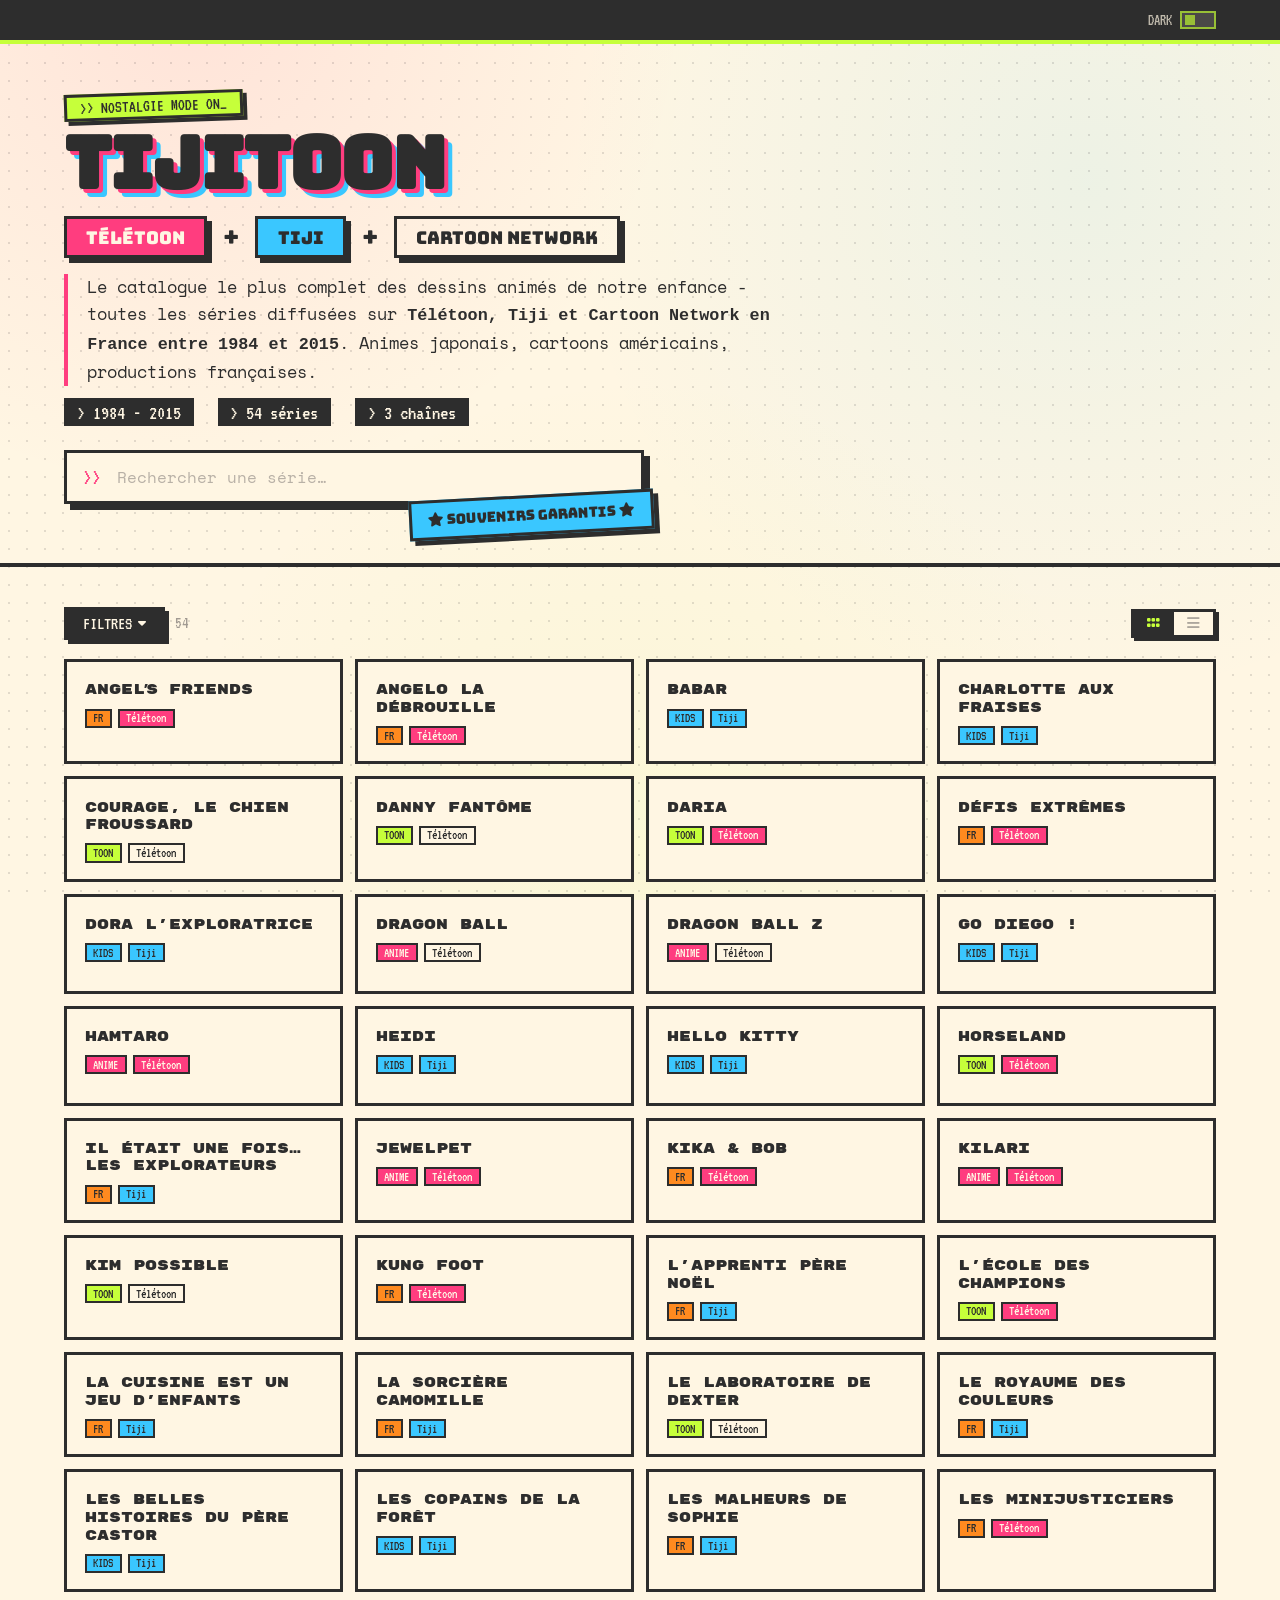
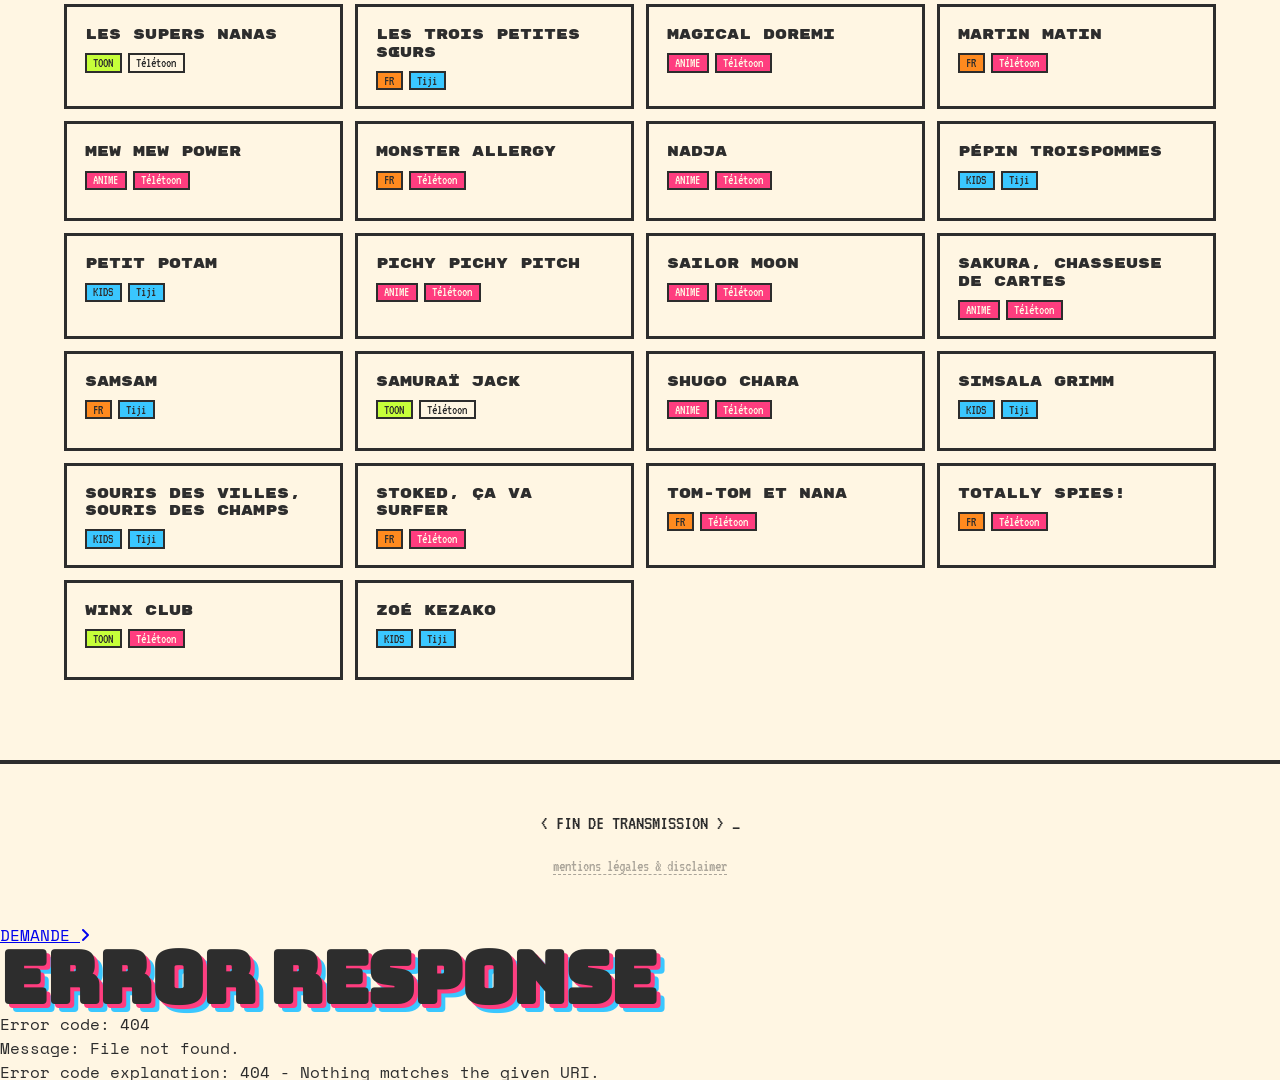
==== commit 0e05ed02: "[FIX] 404 absolute paths + clean URLs (no .html) + dedup episode loaders" ====
--- a/index.html
+++ b/index.html
@@ -5,13 +5,20 @@
 <meta name="viewport" content="width=device-width,initial-scale=1">
 <title>Tijitoon - Les dessins animés des années 2000 (2000–2015)</title>
 <link rel="icon" type="image/svg+xml" href="favicon.svg">
+<link rel="manifest" href="manifest.json">
+<meta name="theme-color" content="#fff6e3">
+<meta name="apple-mobile-web-app-capable" content="yes">
+<meta name="apple-mobile-web-app-status-bar-style" content="default">
+<meta name="apple-mobile-web-app-title" content="Tijitoon">
+<link rel="apple-touch-icon" href="/tijitoon/tijitoon-apple-touch-icon.png">
 <link rel="preconnect" href="https://fonts.googleapis.com">
 <link rel="preconnect" href="https://fonts.gstatic.com" crossorigin>
 <link href="https://fonts.googleapis.com/css2?family=Bungee&family=Rubik+Mono+One&family=Space+Mono:wght@400;700&family=VT323&display=swap" rel="stylesheet">
 <link rel="stylesheet" href="styles.css">
-<script>(function(){var s=localStorage.getItem('tijitoon_theme');if(s)document.documentElement.dataset.theme=s;})();</script>
+<script src="theme-init.js"></script>
 <link rel="stylesheet" href="https://cdnjs.cloudflare.com/ajax/libs/font-awesome/6.5.0/css/all.min.css" media="print" onload="this.media='all'">
 <link rel="stylesheet" href="index.css">
+<link rel="stylesheet" href="popup.css">
 <script>!function(t,e){var o,n,p,r;e.__SV||(window.posthog=e,e._i=[],e.init=function(i,s,a){function g(t,e){var o=e.split(".");2==o.length&&(t=t[o[0]],e=o[1]),t[e]=function(){t.push([e].concat(Array.prototype.slice.call(arguments,0)))}}(p=t.createElement("script")).type="text/javascript",p.crossOrigin="anonymous",p.async=!0,p.src=s.api_host+"/static/array.js",(r=t.getElementsByTagName("script")[0]).parentNode.insertBefore(p,r);var u=e;for(void 0!==a?u=e[a]=[]:a="posthog",u.people=u.people||[],u.toString=function(t){var e="posthog";return"posthog"!==a&&(e+="."+a),t||(e+=" (stub)"),e},u.people.toString=function(){return u.toString(1)+".people (stub)"},o="init capture register register_once register_for_session unregister unregister_for_session getFeatureFlag getFeatureFlagPayload isFeatureEnabled reloadFeatureFlags updateEarlyAccessFeatureEnrollment getEarlyAccessFeatures on onFeatureFlags onSessionId getSurveys getActiveMatchingSurveys renderSurvey canRenderSurvey getNextSurveyStep identify setPersonProperties group resetGroups setPersonPropertiesForFlags resetPersonPropertiesForFlags setGroupPropertiesForFlags resetGroupPropertiesForFlags reset get_distinct_id getGroups get_session_id get_session_replay_url alias set_config startSessionRecording stopSessionRecording sessionRecordingStarted captureException loadToolbar get_property getSessionProperty createPersonProfile opt_in_capturing opt_out_capturing has_opted_in_capturing has_opted_out_capturing clear_opt_in_out_capturing debug".split(" "),n=0;n<o.length;n++)g(u,o[n]);e._i.push([i,s,a])},e.__SV=1)}(document,window.posthog||[]);posthog.init('phc_BDNVoG4euWPyarqmdWDui5w76yXsWqyyzbgvYeNG6xEm',{api_host:'https://us.i.posthog.com',defaults:'2026-05-30',person_profiles:'identified_only'})</script>
 </head>
 <body>
@@ -26,7 +33,7 @@
 </div>
 <!-- ══ HERO ══════════════════════════════════════════════ -->
 <header>
-  <div class="sticker one">✦ 100% toon ✦</div>
+  <!-- <div class="sticker one">✦ 100% toon ✦</div> -->
   <div class="inner">
     <span class="eyebrow">&gt;&gt; NOSTALGIE MODE ON_</span>
     <h1>TIJITOON</h1>
@@ -34,14 +41,16 @@
       <span class="ch-pill teletoon-pill">TÉLÉTOON</span>
       <span class="ch-pill-sep">+</span>
       <span class="ch-pill tiji-pill">TIJI</span>
+      <span class="ch-pill-sep">+</span>
+      <span class="ch-pill cartoon-network-pill">Cartoon Network</span>
     </div>
     <div class="sub">
-      Le catalogue le plus complet des dessins animés de notre enfance - toutes les séries diffusées sur <strong>Télétoon et Tiji en France entre 2000 et 2015</strong>. Animes japonais, cartoons américains, productions françaises.
+      Le catalogue le plus complet des dessins animés de notre enfance - toutes les séries diffusées sur <strong>Télétoon, Tiji et Cartoon Network en France entre 1984 et 2015</strong>. Animes japonais, cartoons américains, productions françaises.
     </div>
     <div class="meta">
-      <span>&gt; 2000 - 2015</span>
+      <span>&gt; 1984 - 2015</span>
       <span id="meta-count">&gt; … séries</span>
-      <span>&gt; 2 chaînes</span>
+      <span id="meta-channels">&gt; … chaînes</span>
     </div>
 
     <div style="position:relative;max-width:580px;padding-bottom:1.2rem;">
@@ -49,9 +58,9 @@
         <span class="search-prefix">&gt;&gt;</span>
         <input id="search-input" class="search-input" type="text"
           placeholder="Rechercher une série…" autocomplete="off" spellcheck="false"/>
-        <button class="search-clear" id="search-clear" aria-label="Effacer">✕</button>
+        <button class="search-clear" id="search-clear" aria-label="Effacer"><i class="fa-solid fa-xmark"></i></button>
       </div>
-      <div class="sticker two">★ souvenirs garantis ★</div>
+      <div class="sticker two"><i class="fa-solid fa-star"></i> souvenirs garantis <i class="fa-solid fa-star"></i></div>
     </div>
   </div>
 </header>
@@ -60,7 +69,7 @@
 <div id="continue-watching">
   <div class="inner cw-inner">
     <div class="cw-header">
-      <span class="cw-title">&#x25B6;&#xFE0E; CONTINUER À REGARDER</span>
+      <span class="cw-title"><i class="fa-solid fa-caret-right"></i> CONTINUER À REGARDER</span>
       <button id="cw-expand"></button>
       <button id="cw-clear" title="Tout effacer"><span class="cw-clear-label">tout effacer</span><span class="cw-clear-icon"><i class="fa-solid fa-trash"></i></span></button>
     </div>
@@ -73,13 +82,13 @@
   <div class="inner">
     <div class="catalog-toolbar">
       <button class="filter-btn" id="filter-btn">
-        FILTRES <span class="filter-btn-arrow">▾</span>
+        FILTRES <span class="filter-btn-arrow"><i class="fa-solid fa-caret-down"></i></span>
       </button>
       <button class="filter-clear" id="filter-clear" title="Effacer le filtre" style="display:none"><i class="fa-solid fa-xmark"></i></button>
       <span class="fb-count" id="fb-count"></span>
       <div class="view-toggle">
         <button class="view-btn active" id="btn-cards" title="Grille de cartes"><i class="fa-solid fa-grip"></i></button>
-        <button class="view-btn" id="btn-list" title="Liste compacte"><i class="fa-solid fa-list"></i></button>
+        <button class="view-btn" id="btn-list" title="Liste compacte"><i class="fa-solid fa-bars"></i></button>
       </div>
 
       <div class="filter-dropdown" id="filter-dropdown">
@@ -112,7 +121,7 @@
       </div>
     </div>
 
-    <div class="no-results" id="no-results">// aucun résultat_</div>
+    <div class="no-results" id="no-results">// aucun résultat_<br><a href="request" style="font-family:'VT323',monospace;font-size:1.2rem;color:var(--no-results-color);text-decoration:none;border-bottom:1px dashed var(--no-results-color);">faire une demande</a></div>
 
   </div>
 </section>
@@ -122,15 +131,29 @@
   <div class="inner">
     &lt; FIN DE TRANSMISSION &gt; <span class="blink">_</span>
     <br><br>
-    <a href="disclaimer.html" style="font-family:'VT323',monospace;font-size:1rem;color:var(--ink);opacity:.4;text-decoration:none;border-bottom:1px dashed var(--ink);">mentions légales &amp; disclaimer</a>
+    <a href="disclaimer" style="font-family:'VT323',monospace;font-size:1rem;color:var(--ink);opacity:.4;text-decoration:none;border-bottom:1px dashed var(--ink);">mentions légales &amp; disclaimer</a>
   </div>
 </footer>
 
-<button id="back-top" onclick="window.scrollTo({top:0,behavior:'smooth'})">↑ TOP</button>
+<button id="back-top" onclick="window.scrollTo({top:0,behavior:'smooth'})"><i class="fa-solid fa-arrow-up"></i> TOP</button>
+
+<a href="request" id="req-tab">DEMANDE <i class="fa-solid fa-angle-right"></i></a>
 
 <script src="theme.js"></script>
 <script src="shared.js"></script>
 <script src="index.js"></script>
 
+<!-- ══ REQUEST POPUP ═══════════════════════════════════════ -->
+<div id="req-include"></div>
+<script>
+  fetch('popup.html').then(r => r.text()).then(function(html) {
+    document.getElementById('req-include').innerHTML = html;
+  }).then(function() {
+    var s = document.createElement('script');
+    s.src = 'popup.js';
+    document.body.appendChild(s);
+  });
+</script>
+
 </body>
 </html>
--- a/styles.css
+++ b/styles.css
@@ -0,0 +1,246 @@
+:root {
+  --ink: #2d2d2d;
+  --paper: #fff6e3;
+  --hot: #ff3d7f;
+  --lime: #c6ff3a;
+  --sky: #3ac7ff;
+  --orange: #ff8a1f;
+  --purple: #9b5cff;
+  --cream: #ffe4a8;
+  --no-results-color: rgba(45,45,45,.4);
+}
+
+[data-theme="dark"] {
+  --ink: #0d0d0d;
+  --no-results-color: #837d76;
+  --paper: #242830;
+  --hot: #832745;
+  --lime: #6b8a1e;
+  --sky: #1e5367;
+  --orange: #b2661f;
+  --purple: #7433db;
+  --cream: #e7c274;
+
+  --dm-text:       #b8b5b0;
+  --dm-muted:      #837d76;
+  --dm-surface:    #222325;
+  --dm-surface-lo: #1e1e20;
+  --dm-hover:      #2e2d3a;
+  --dm-playing:    #3d2d4a;
+  --dm-shadow:     #0d0d0d;
+}
+
+
+* { box-sizing: border-box; margin: 0; padding: 0; }
+
+html, body {
+  background: var(--paper);
+  color: var(--ink);
+  font-family: 'Space Mono', monospace;
+  min-height: 100vh;
+  overflow-x: hidden;
+  user-select: none; -webkit-user-select: none;
+}
+
+body {
+  background-image:
+    radial-gradient(circle at 15% 0%, rgba(255,61,127,.1), transparent 35%),
+    radial-gradient(circle at 85% 20%, rgba(58,199,255,.09), transparent 40%);
+  background-attachment: fixed;
+}
+
+body::before {
+  content: "";
+  position: fixed; inset: 0;
+  pointer-events: none; z-index: 0;
+  background-image: radial-gradient(circle, rgba(19,17,26,.12) 1px, transparent 1px);
+  background-size: 18px 18px;
+}
+
+.topbar {
+  background: var(--ink); color: var(--paper);
+  padding: .7rem 5vw; border-bottom: 4px solid var(--lime);
+  display: flex; align-items: center; gap: clamp(.5rem, 2vw, 1.5rem);
+  font-family: 'VT323', monospace; font-size: 1.3rem;
+  position: relative; z-index: 50;
+}
+
+.back-btn {
+  color: var(--lime); text-decoration: none;
+  display: flex; align-items: center; gap: .4rem;
+  border: 2px solid transparent; padding: .2rem .6rem;
+  transition: background .15s, color .15s;
+  flex-shrink: 0;
+}
+.back-btn:hover { background: var(--lime); color: var(--ink); }
+
+.theme-toggle {
+  margin-left: auto;
+  display: flex; align-items: center; gap: .5rem;
+  font-family: 'VT323', monospace; font-size: 1rem;
+  color: var(--paper); opacity: .7;
+  cursor: pointer; user-select: none;
+  background: none; border: none; padding: 0;
+}
+.theme-toggle:hover { opacity: 1; }
+.theme-switch {
+  position: relative; width: 36px; height: 18px;
+  background: rgba(255,246,227,.2);
+  border: 2px solid var(--lime);
+  display: inline-block; flex-shrink: 0;
+}
+.theme-switch::after {
+  content: '';
+  position: absolute; top: 50%; left: 3px;
+  transform: translateY(-50%);
+  width: 10px; height: 10px;
+  background: var(--lime);
+  transition: transform .15s;
+}
+[data-theme="dark"] .theme-switch::after {
+  transform: translateY(-50%) translateX(16px);
+}
+[data-theme="dark"] .theme-toggle { color: var(--dm-text); }
+
+/* ── GLOBAL DARK OVERRIDES ── */
+
+/* Dot grid */
+[data-theme="dark"] body::before {
+  background-image: radial-gradient(circle, rgba(255,255,255,.06) 1px, transparent 1px);
+}
+
+/* Hero / index */
+[data-theme="dark"] h1                { color: var(--dm-text); }
+[data-theme="dark"] .eyebrow          { color: var(--ink); border-color: var(--ink); box-shadow: 4px 4px 0 var(--ink); }
+[data-theme="dark"] .ch-pill          { border-color: var(--dm-muted); }
+[data-theme="dark"] .teletoon-pill,
+[data-theme="dark"] .tiji-pill,
+[data-theme="dark"] .cartoon-network-pill { color: var(--dm-text); }
+[data-theme="dark"] .ch-pill-sep      { color: var(--dm-text); }
+[data-theme="dark"] .sub              { color: var(--dm-text); }
+[data-theme="dark"] .meta span        { color: var(--dm-text); }
+[data-theme="dark"] .sticker          { color: var(--dm-text); }
+[data-theme="dark"] .sticker.two      { color: var(--dm-text); }
+
+/* Search */
+[data-theme="dark"] .search-wrap                      { background: var(--dm-surface); border-color: var(--dm-muted); box-shadow: 6px 6px 0 var(--ink); }
+[data-theme="dark"] .search-input,
+[data-theme="dark"] .search-input::placeholder        { color: var(--dm-muted); }
+
+/* Continue watching */
+[data-theme="dark"] #continue-watching  { background: var(--dm-surface); }
+[data-theme="dark"] .cw-card            { background: var(--dm-surface-lo); border-color: var(--dm-muted); color: var(--dm-text); box-shadow: none; }
+[data-theme="dark"] .cw-card:hover      { box-shadow: 5px 5px 0 var(--ink); }
+[data-theme="dark"] .ep-badge           { color: var(--dm-text); border-color: var(--dm-muted); }
+[data-theme="dark"] .ch-mini.teletoon   { color: var(--dm-text); border-color: var(--dm-muted); }
+[data-theme="dark"] .ch-mini.tiji       { border-color: var(--dm-muted); }
+[data-theme="dark"] .ch-mini.cartoon-network { color: var(--dm-text); border-color: var(--dm-muted); }
+[data-theme="dark"] .cw-remove-btn      { color: var(--dm-text); border-color: var(--dm-muted); }
+
+/* Cards */
+[data-theme="dark"] .card              { background: var(--dm-surface); border-color: var(--dm-muted); color: var(--dm-text); }
+[data-theme="dark"] .card-tag,
+[data-theme="dark"] .card-ch,
+[data-theme="dark"] .card-tag.anime,
+[data-theme="dark"] .card-ch.teletoon,
+[data-theme="dark"] .card-ch.cartoon-network { border-color: var(--dm-muted); color: var(--dm-text); }
+
+/* Filter */
+[data-theme="dark"] .filter-btn         { color: var(--dm-text); border-color: var(--dm-muted); }
+[data-theme="dark"] .filter-clear       { color: var(--dm-muted); }
+[data-theme="dark"] .filter-dropdown   { border-color: var(--dm-muted); }
+[data-theme="dark"] .filter-divider    { border-top-color: var(--dm-muted); }
+[data-theme="dark"] .fb-chip            { color: var(--dm-muted); }
+[data-theme="dark"] .fb-chip:hover     { background: var(--dm-hover); color: var(--dm-text); }
+[data-theme="dark"] .fb-chip.active    { color: var(--dm-text); }
+[data-theme="dark"] .fb-count          { color: var(--dm-muted); }
+
+/* View toggle */
+[data-theme="dark"] .view-toggle                   { border-color: var(--dm-muted); box-shadow: 3px 3px 0 var(--ink); }
+[data-theme="dark"] .view-btn                      { color: var(--dm-muted); }
+[data-theme="dark"] .view-btn:not(:last-child)     { border-right-color: var(--dm-muted); }
+[data-theme="dark"] .view-btn.active               { color: var(--lime); }
+[data-theme="dark"] .view-btn:hover:not(.active)   { background: var(--dm-hover); color: var(--dm-text); }
+
+/* List / table view */
+[data-theme="dark"] .series-table      { border-color: var(--dm-muted); box-shadow: 6px 6px 0 var(--ink); }
+[data-theme="dark"] .table-head        { color: var(--dm-text); }
+[data-theme="dark"] .trow              { color: var(--dm-text); }
+[data-theme="dark"] .trow-num          { color: var(--dm-muted); }
+[data-theme="dark"] .trow:hover        { background: var(--dm-hover); color: var(--dm-text); }
+[data-theme="dark"] .trow:hover .trow-num { color: var(--dm-muted); }
+[data-theme="dark"] .trow-tag,
+[data-theme="dark"] .trow-ch,
+[data-theme="dark"] .trow-tag.anime,
+[data-theme="dark"] .trow-ch.teletoon,
+[data-theme="dark"] .trow-ch.cartoon-network { border-color: var(--dm-muted); color: var(--dm-text); }
+
+/* Footer */
+[data-theme="dark"] footer             { color: var(--dm-text); border-top-color: var(--dm-muted); }
+[data-theme="dark"] footer a           { color: var(--dm-muted) !important; border-bottom-color: var(--dm-muted) !important; }
+
+/* show.html - hero & badges */
+[data-theme="dark"] h1.show-title      { color: var(--dm-text); }
+[data-theme="dark"] .show-hero         { color: var(--dm-text); }
+[data-theme="dark"] .topbar-title      { color: var(--dm-muted); }
+
+/* show.html - season pills */
+[data-theme="dark"] .season-pill                  { border-color: var(--dm-muted); box-shadow: 3px 3px 0 var(--ink); color: var(--dm-text); }
+[data-theme="dark"] .season-pill:hover:not(.active) { background: var(--dm-hover); box-shadow: 4px 4px 0 var(--ink); }
+[data-theme="dark"] .season-pill-label            { color: var(--dm-muted); }
+[data-theme="dark"] .ep-count-label               { color: var(--dm-text); }
+
+/* show.html - episode grid */
+[data-theme="dark"] .ep-card                      { background: var(--dm-surface); border-color: var(--dm-muted); color: var(--dm-text); }
+[data-theme="dark"] .ep-card.playing              { background: var(--dm-playing); }
+[data-theme="dark"] .ep-card-num                  { color: var(--dm-text); }
+
+/* show.html - episode list */
+[data-theme="dark"] .ep-list-wrap                 { border-color: var(--dm-muted); box-shadow: 4px 4px 0 var(--ink); }
+[data-theme="dark"] .ep-list-row                  { border-bottom-color: var(--dm-muted); color: var(--dm-text); }
+[data-theme="dark"] .ep-list-row:hover            { background: var(--dm-hover); }
+[data-theme="dark"] .ep-list-row.playing          { background: var(--dm-playing); }
+[data-theme="dark"] .ep-list-row.playing .ep-list-num { color: var(--dm-muted); }
+[data-theme="dark"] .ep-list-num                  { color: var(--dm-muted); border-right-color: var(--dm-muted); }
+
+/* show.html - ep search */
+[data-theme="dark"] .ep-search-wrap               { background: var(--dm-surface); border-color: var(--dm-muted); box-shadow: 2px 2px 0 var(--ink); }
+[data-theme="dark"] .ep-search-wrap:focus-within  { border-color: var(--dm-muted); box-shadow: 2px 2px 0 var(--ink); }
+[data-theme="dark"] .ep-search                    { color: var(--dm-text); }
+[data-theme="dark"] .ep-search::placeholder       { color: var(--dm-muted); }
+[data-theme="dark"] .ep-search-clear              { color: var(--dm-muted); }
+[data-theme="dark"] .ep-search-toggle             { background: var(--dm-surface); border-color: var(--dm-muted); box-shadow: 2px 2px 0 var(--ink); color: var(--dm-text); }
+
+/* show.html - ep view toggle */
+[data-theme="dark"] .ep-view-toggle               { border-color: var(--dm-muted); box-shadow: 2px 2px 0 var(--ink); }
+[data-theme="dark"] .ep-view-btn                  { color: var(--dm-muted); }
+[data-theme="dark"] .ep-view-btn:not(:last-child) { border-right-color: var(--dm-muted); }
+[data-theme="dark"] .ep-view-btn.active           { color: var(--lime); }
+[data-theme="dark"] .ep-view-btn:hover:not(.active) { background: var(--dm-hover); color: var(--dm-text); }
+
+/* show.html - player / nav / pagination */
+[data-theme="dark"] .player-external-link         { border-color: var(--dm-muted); box-shadow: 3px 3px 0 var(--ink); }
+[data-theme="dark"] .ep-nav-bar                   { background: var(--dm-surface); }
+[data-theme="dark"] .ep-now-playing               { color: var(--dm-text); }
+[data-theme="dark"] .ep-nav-counter               { color: var(--dm-muted); }
+[data-theme="dark"] .ep-nav-btn                   { border-color: var(--dm-muted); color: var(--dm-muted); }
+[data-theme="dark"] #audio-track-btn             { border-color: var(--dm-muted); color: var(--dm-text); }
+[data-theme="dark"] #audio-track-menu button     { color: var(--dm-muted); }
+[data-theme="dark"] #btn-prev:not(:disabled),
+[data-theme="dark"] #btn-next:not(:disabled)      { color: var(--dm-text); border-color: var(--dm-muted); }
+[data-theme="dark"] #btn-prev:not(:disabled):hover,
+[data-theme="dark"] #btn-next:not(:disabled):hover { color: var(--ink); }
+[data-theme="dark"] .ep-page-btn                  { background: var(--dm-surface); border-color: var(--dm-muted); box-shadow: 2px 2px 0 var(--ink); color: var(--dm-text); }
+[data-theme="dark"] .ep-page-info                 { color: var(--dm-muted); }
+
+/* disclaimer.html */
+[data-theme="dark"] .block h2          { color: var(--dm-text); }
+[data-theme="dark"] .block p           { color: var(--dm-text); }
+[data-theme="dark"] .note              { color: var(--dm-text); border-color: var(--dm-muted); }
+
+/* 404.html */
+[data-theme="dark"] .error-code        { color: var(--dm-text); }
+[data-theme="dark"] .message           { color: var(--dm-text); }
+[data-theme="dark"] .btn               { border-color: var(--dm-muted); box-shadow: 5px 5px 0 var(--dm-shadow); color: var(--dm-text); }
+[data-theme="dark"] .btn.secondary     { background: #1a1a1c; }
+
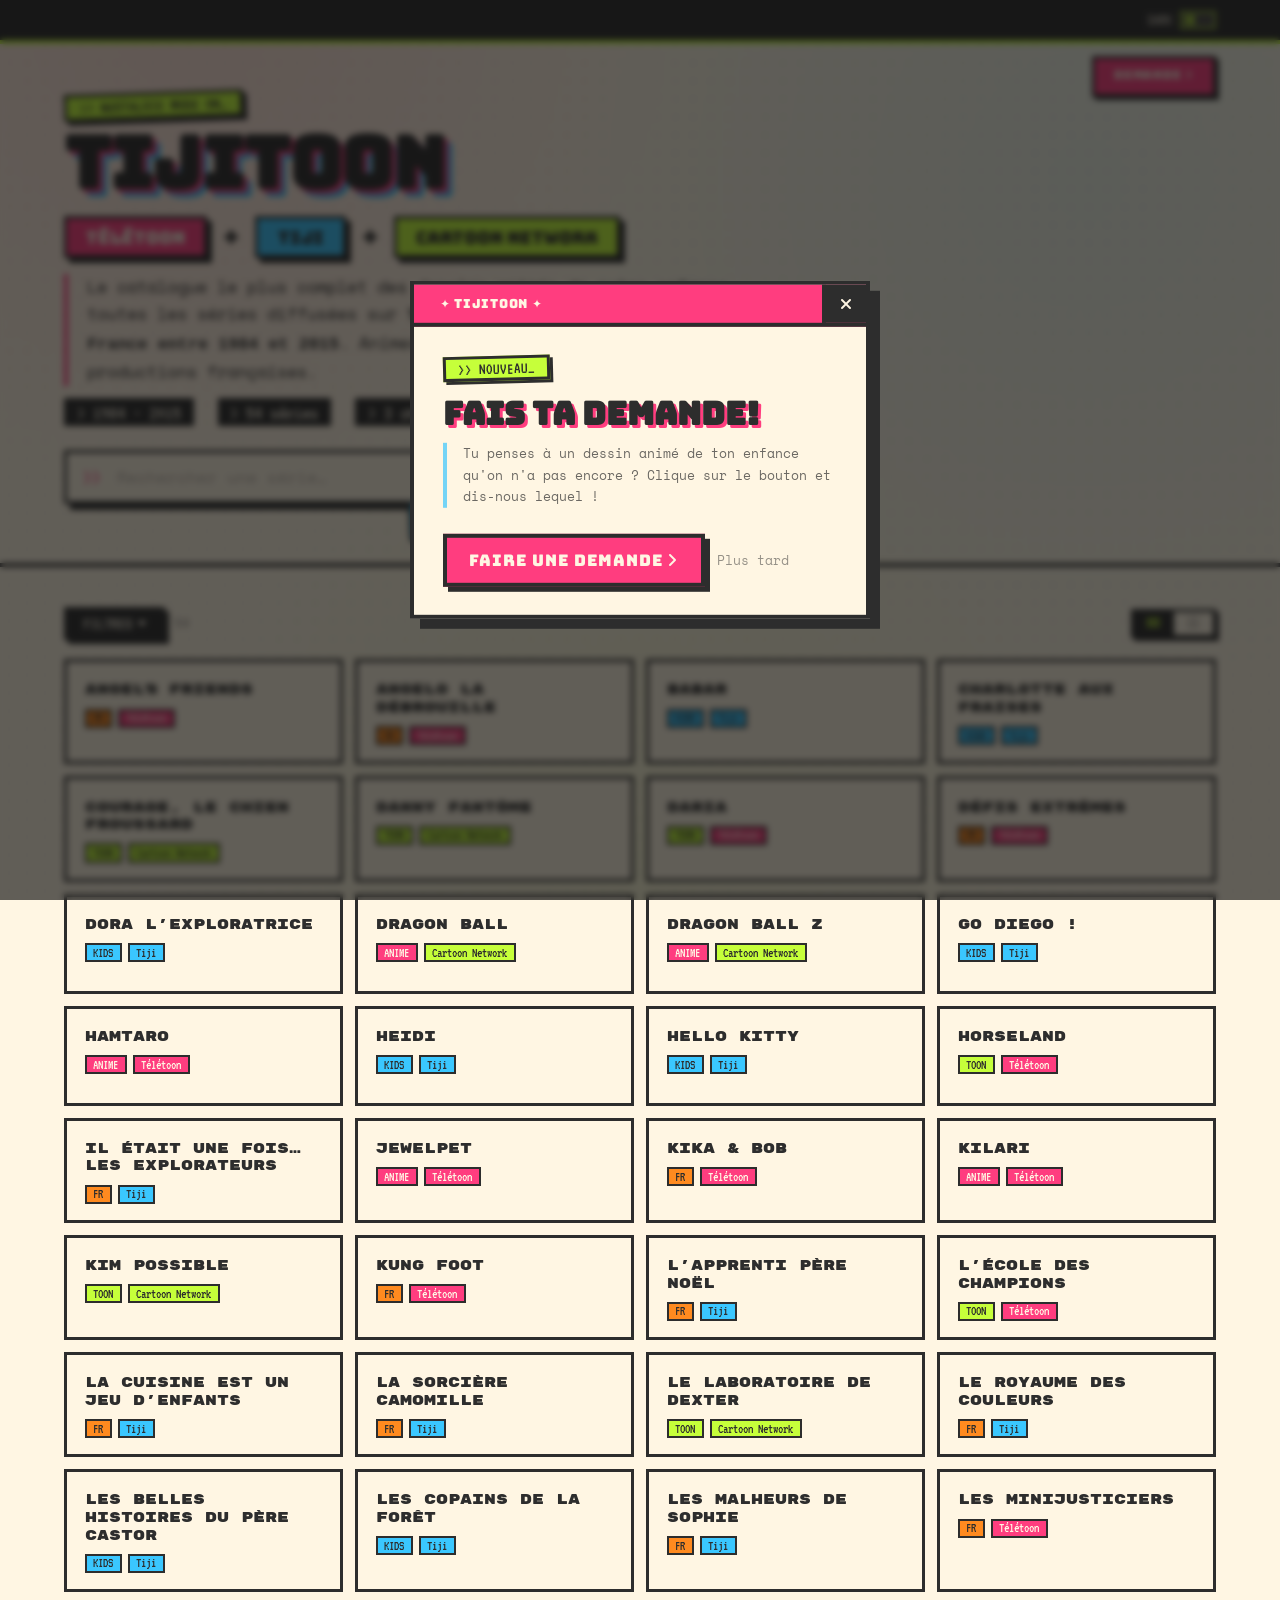
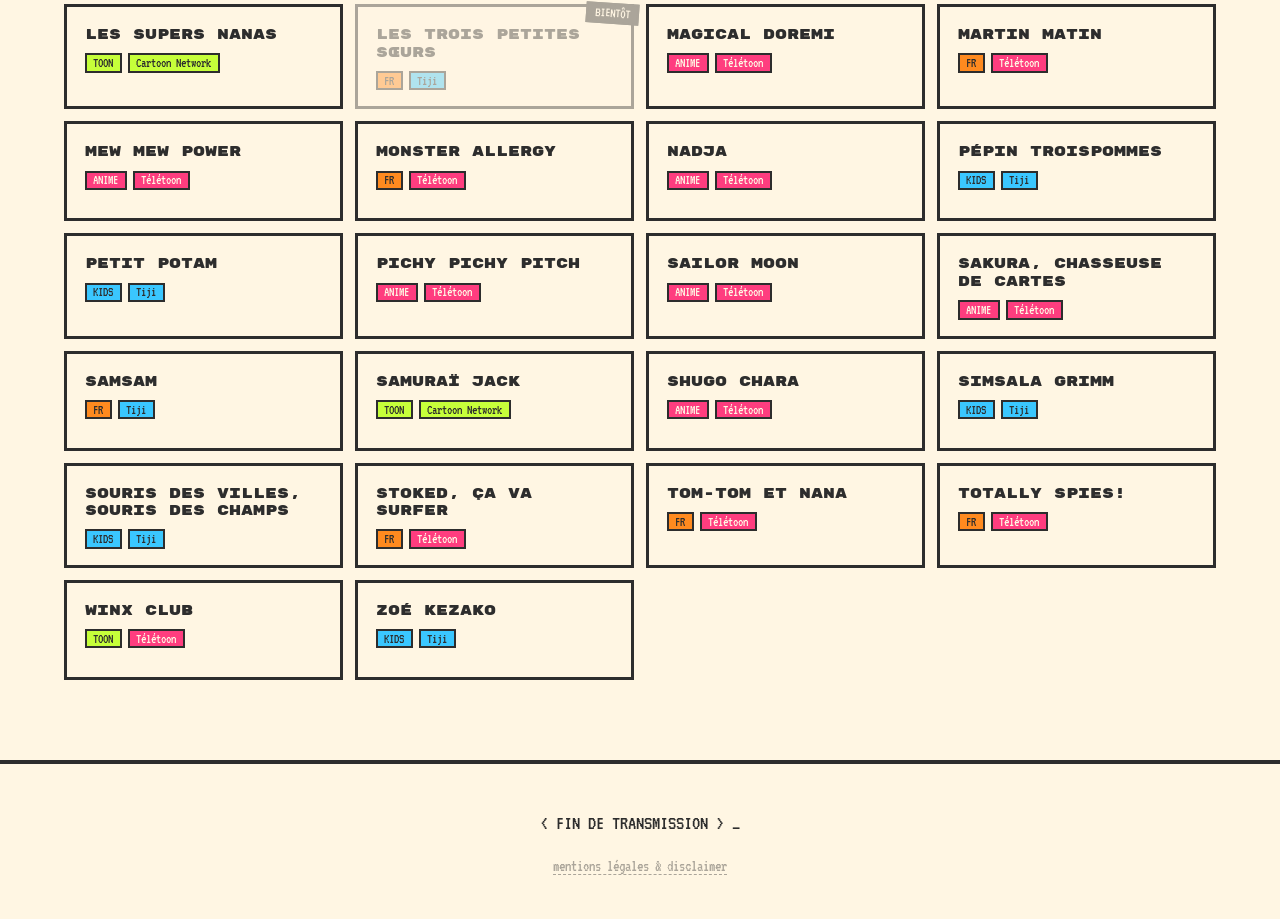
==== commit 00ceb038: "[ADD] refactor files, fix issues, change danny phantom links" ====
--- a/index.html
+++ b/index.html
@@ -10,16 +10,16 @@
 <meta name="apple-mobile-web-app-capable" content="yes">
 <meta name="apple-mobile-web-app-status-bar-style" content="default">
 <meta name="apple-mobile-web-app-title" content="Tijitoon">
-<link rel="apple-touch-icon" href="/tijitoon/tijitoon-apple-touch-icon.png">
+<link rel="apple-touch-icon" href="/tijitoon/icons/tijitoon-apple-touch-icon.png">
 <link rel="preconnect" href="https://fonts.googleapis.com">
 <link rel="preconnect" href="https://fonts.gstatic.com" crossorigin>
 <link href="https://fonts.googleapis.com/css2?family=Bungee&family=Rubik+Mono+One&family=Space+Mono:wght@400;700&family=VT323&display=swap" rel="stylesheet">
-<link rel="stylesheet" href="styles.css">
-<script src="theme-init.js"></script>
-<link rel="stylesheet" href="https://cdnjs.cloudflare.com/ajax/libs/font-awesome/6.5.0/css/all.min.css" media="print" onload="this.media='all'">
-<link rel="stylesheet" href="index.css">
-<link rel="stylesheet" href="popup.css">
-<script>!function(t,e){var o,n,p,r;e.__SV||(window.posthog=e,e._i=[],e.init=function(i,s,a){function g(t,e){var o=e.split(".");2==o.length&&(t=t[o[0]],e=o[1]),t[e]=function(){t.push([e].concat(Array.prototype.slice.call(arguments,0)))}}(p=t.createElement("script")).type="text/javascript",p.crossOrigin="anonymous",p.async=!0,p.src=s.api_host+"/static/array.js",(r=t.getElementsByTagName("script")[0]).parentNode.insertBefore(p,r);var u=e;for(void 0!==a?u=e[a]=[]:a="posthog",u.people=u.people||[],u.toString=function(t){var e="posthog";return"posthog"!==a&&(e+="."+a),t||(e+=" (stub)"),e},u.people.toString=function(){return u.toString(1)+".people (stub)"},o="init capture register register_once register_for_session unregister unregister_for_session getFeatureFlag getFeatureFlagPayload isFeatureEnabled reloadFeatureFlags updateEarlyAccessFeatureEnrollment getEarlyAccessFeatures on onFeatureFlags onSessionId getSurveys getActiveMatchingSurveys renderSurvey canRenderSurvey getNextSurveyStep identify setPersonProperties group resetGroups setPersonPropertiesForFlags resetPersonPropertiesForFlags setGroupPropertiesForFlags resetGroupPropertiesForFlags reset get_distinct_id getGroups get_session_id get_session_replay_url alias set_config startSessionRecording stopSessionRecording sessionRecordingStarted captureException loadToolbar get_property getSessionProperty createPersonProfile opt_in_capturing opt_out_capturing has_opted_in_capturing has_opted_out_capturing clear_opt_in_out_capturing debug".split(" "),n=0;n<o.length;n++)g(u,o[n]);e._i.push([i,s,a])},e.__SV=1)}(document,window.posthog||[]);posthog.init('phc_BDNVoG4euWPyarqmdWDui5w76yXsWqyyzbgvYeNG6xEm',{api_host:'https://us.i.posthog.com',defaults:'2026-05-30',person_profiles:'identified_only'})</script>
+<link rel="stylesheet" href="css/styles.css">
+<script src="js/theme-init.js"></script>
+<link rel="stylesheet" href="https://cdnjs.cloudflare.com/ajax/libs/font-awesome/6.5.0/css/all.min.css" integrity="sha384-/o6I2CkkWC//PSjvWC/eYN7l3xM3tJm8ZzVkCOfp//W05QcE3mlGskpoHB6XqI+B" crossorigin="anonymous" media="print" onload="this.media='all'">
+<link rel="stylesheet" href="css/index.css">
+<link rel="stylesheet" href="css/popup.css">
+<script src="js/analytics.js" defer></script>
 </head>
 <body>
 
@@ -53,7 +53,7 @@
       <span id="meta-channels">&gt; … chaînes</span>
     </div>
 
-    <div style="position:relative;max-width:580px;padding-bottom:1.2rem;">
+    <div class="search-zone">
       <div class="search-wrap">
         <span class="search-prefix">&gt;&gt;</span>
         <input id="search-input" class="search-input" type="text"
@@ -105,7 +105,7 @@
 
     <!-- CARD GRID -->
     <div class="card-grid" id="card-grid">
-      <div style="grid-column:1/-1;font-family:'VT323',monospace;font-size:1.1rem;opacity:.4;">Chargement…</div>
+      <div class="grid-msg">Chargement…</div>
     </div>
 
     <!-- LIST VIEW -->
@@ -121,7 +121,7 @@
       </div>
     </div>
 
-    <div class="no-results" id="no-results">// aucun résultat_<br><a href="request" style="font-family:'VT323',monospace;font-size:1.2rem;color:var(--no-results-color);text-decoration:none;border-bottom:1px dashed var(--no-results-color);">faire une demande</a></div>
+    <div class="no-results" id="no-results">// aucun résultat_<br><a class="no-results-link" href="request">faire une demande</a></div>
 
   </div>
 </section>
@@ -131,29 +131,20 @@
   <div class="inner">
     &lt; FIN DE TRANSMISSION &gt; <span class="blink">_</span>
     <br><br>
-    <a href="disclaimer" style="font-family:'VT323',monospace;font-size:1rem;color:var(--ink);opacity:.4;text-decoration:none;border-bottom:1px dashed var(--ink);">mentions légales &amp; disclaimer</a>
+    <a class="footer-link" href="disclaimer">mentions légales &amp; disclaimer</a>
   </div>
 </footer>
 
-<button id="back-top" onclick="window.scrollTo({top:0,behavior:'smooth'})"><i class="fa-solid fa-arrow-up"></i> TOP</button>
+<button id="back-top"><i class="fa-solid fa-arrow-up"></i> TOP</button>
 
 <a href="request" id="req-tab">DEMANDE <i class="fa-solid fa-angle-right"></i></a>
 
-<script src="theme.js"></script>
-<script src="shared.js"></script>
-<script src="index.js"></script>
+<script src="js/theme.js"></script>
+<script src="js/shared.js"></script>
+<script src="js/index.js"></script>
 
-<!-- ══ REQUEST POPUP ═══════════════════════════════════════ -->
-<div id="req-include"></div>
-<script>
-  fetch('popup.html').then(r => r.text()).then(function(html) {
-    document.getElementById('req-include').innerHTML = html;
-  }).then(function() {
-    var s = document.createElement('script');
-    s.src = 'popup.js';
-    document.body.appendChild(s);
-  });
-</script>
+<!-- ══ ANNOUNCEMENT POPUP ══════════════════════════════════ -->
+<script src="js/announcement.js" defer></script>
 
 </body>
 </html>
--- a/css/styles.css
+++ b/css/styles.css
@@ -0,0 +1,249 @@
+:root {
+  --ink: #2d2d2d;
+  --paper: #fff6e3;
+  --hot: #ff3d7f;
+  --lime: #c6ff3a;
+  --sky: #3ac7ff;
+  --orange: #ff8a1f;
+  --purple: #9b5cff;
+  --cream: #ffe4a8;
+  --no-results-color: rgba(45,45,45,.4);
+}
+
+[data-theme="dark"] {
+  --ink: #0d0d0d;
+  --no-results-color: #837d76;
+  --paper: #242830;
+  --hot: #832745;
+  --lime: #6b8a1e;
+  --sky: #1e5367;
+  --orange: #b2661f;
+  --purple: #7433db;
+  --cream: #e7c274;
+
+  --dm-text:       #b8b5b0;
+  --dm-muted:      #837d76;
+  --dm-surface:    #222325;
+  --dm-surface-lo: #1e1e20;
+  --dm-hover:      #2e2d3a;
+  --dm-playing:    #3d2d4a;
+  --dm-shadow:     #0d0d0d;
+}
+
+
+* { box-sizing: border-box; margin: 0; padding: 0; }
+
+html, body {
+  background: var(--paper);
+  color: var(--ink);
+  font-family: 'Space Mono', monospace;
+  min-height: 100vh;
+  overflow-x: hidden;
+  user-select: none; -webkit-user-select: none;
+}
+
+body {
+  background-image:
+    radial-gradient(circle at 15% 0%, rgba(255,61,127,.1), transparent 35%),
+    radial-gradient(circle at 85% 20%, rgba(58,199,255,.09), transparent 40%);
+  background-attachment: fixed;
+}
+
+body::before {
+  content: "";
+  position: fixed; inset: 0;
+  pointer-events: none; z-index: 0;
+  background-image: radial-gradient(circle, rgba(19,17,26,.12) 1px, transparent 1px);
+  background-size: 18px 18px;
+}
+
+.topbar {
+  background: var(--ink); color: var(--paper);
+  padding: .7rem 5vw; border-bottom: 4px solid var(--lime);
+  display: flex; align-items: center; gap: clamp(.5rem, 2vw, 1.5rem);
+  font-family: 'VT323', monospace; font-size: 1.3rem;
+  position: relative; z-index: 50;
+}
+
+.back-btn {
+  color: var(--lime); text-decoration: none;
+  display: flex; align-items: center; gap: .4rem;
+  border: 2px solid transparent; padding: .2rem .6rem;
+  transition: background .15s, color .15s;
+  flex-shrink: 0;
+}
+.back-btn:hover { background: var(--lime); color: var(--ink); }
+
+.theme-toggle {
+  margin-left: auto;
+  display: flex; align-items: center; gap: .5rem;
+  font-family: 'VT323', monospace; font-size: 1rem;
+  color: var(--paper); opacity: .7;
+  cursor: pointer; user-select: none;
+  background: none; border: none; padding: 0;
+}
+.theme-toggle:hover { opacity: 1; }
+.theme-switch {
+  position: relative; width: 36px; height: 18px;
+  background: rgba(255,246,227,.2);
+  border: 2px solid var(--lime);
+  display: inline-block; flex-shrink: 0;
+}
+.theme-switch::after {
+  content: '';
+  position: absolute; top: 50%; left: 3px;
+  transform: translateY(-50%);
+  width: 10px; height: 10px;
+  background: var(--lime);
+  transition: transform .15s;
+}
+[data-theme="dark"] .theme-switch::after {
+  transform: translateY(-50%) translateX(16px);
+}
+[data-theme="dark"] .theme-toggle { color: var(--dm-text); }
+
+/* ── GLOBAL DARK OVERRIDES ── */
+
+/* Dot grid */
+[data-theme="dark"] body::before {
+  background-image: radial-gradient(circle, rgba(255,255,255,.06) 1px, transparent 1px);
+}
+
+/* Hero / index */
+[data-theme="dark"] h1                { color: var(--dm-text); }
+[data-theme="dark"] .eyebrow          { color: var(--ink); border-color: var(--ink); box-shadow: 4px 4px 0 var(--ink); }
+[data-theme="dark"] .ch-pill          { border-color: var(--dm-muted); }
+[data-theme="dark"] .teletoon-pill,
+[data-theme="dark"] .tiji-pill,
+[data-theme="dark"] .cartoon-network-pill { color: var(--dm-text); }
+[data-theme="dark"] .ch-pill-sep      { color: var(--dm-text); }
+[data-theme="dark"] .sub              { color: var(--dm-text); }
+[data-theme="dark"] .meta span        { color: var(--dm-text); }
+[data-theme="dark"] .sticker          { color: var(--dm-text); }
+[data-theme="dark"] .sticker.two      { color: var(--dm-text); }
+
+/* Search */
+[data-theme="dark"] .search-wrap                      { background: var(--dm-surface); border-color: var(--dm-muted); box-shadow: 6px 6px 0 var(--ink); }
+[data-theme="dark"] .search-input,
+[data-theme="dark"] .search-input::placeholder        { color: var(--dm-muted); }
+
+/* Continue watching */
+[data-theme="dark"] #continue-watching  { background: var(--dm-surface); }
+[data-theme="dark"] .cw-card            { background: var(--dm-surface-lo); border-color: var(--dm-muted); color: var(--dm-text); box-shadow: none; }
+[data-theme="dark"] .cw-card:hover      { box-shadow: 5px 5px 0 var(--ink); }
+[data-theme="dark"] .ep-badge           { color: var(--dm-text); border-color: var(--dm-muted); }
+[data-theme="dark"] .ch-mini.teletoon   { color: var(--dm-text); border-color: var(--dm-muted); }
+[data-theme="dark"] .ch-mini.tiji       { border-color: var(--dm-muted); }
+[data-theme="dark"] .ch-mini.cartoon-network { color: var(--dm-text); border-color: var(--dm-muted); }
+[data-theme="dark"] .cw-remove-btn      { color: var(--dm-text); border-color: var(--dm-muted); }
+
+/* Cards */
+[data-theme="dark"] .card              { background: var(--dm-surface); border-color: var(--dm-muted); color: var(--dm-text); }
+[data-theme="dark"] .card-tag,
+[data-theme="dark"] .card-ch,
+[data-theme="dark"] .card-tag.anime,
+[data-theme="dark"] .card-ch.teletoon,
+[data-theme="dark"] .card-ch.cartoon-network { border-color: var(--dm-muted); color: var(--dm-text); }
+[data-theme="dark"] .card.disabled::after { background: var(--lime); color: var(--dm-text); border-color: var(--dm-muted); }
+
+/* Filter */
+[data-theme="dark"] .filter-btn         { color: var(--dm-text); border-color: var(--dm-muted); }
+[data-theme="dark"] .filter-clear       { color: var(--dm-muted); }
+[data-theme="dark"] .filter-dropdown   { border-color: var(--dm-muted); }
+[data-theme="dark"] .filter-divider    { border-top-color: var(--dm-muted); }
+[data-theme="dark"] .fb-chip            { color: var(--dm-muted); }
+[data-theme="dark"] .fb-chip:hover     { background: var(--dm-hover); color: var(--dm-text); }
+[data-theme="dark"] .fb-chip.active    { color: var(--dm-text); }
+[data-theme="dark"] .fb-count          { color: var(--dm-muted); }
+
+/* View toggle */
+[data-theme="dark"] .view-toggle                   { border-color: var(--dm-muted); box-shadow: 3px 3px 0 var(--ink); }
+[data-theme="dark"] .view-btn                      { color: var(--dm-muted); }
+[data-theme="dark"] .view-btn:not(:last-child)     { border-right-color: var(--dm-muted); }
+[data-theme="dark"] .view-btn.active               { color: var(--lime); }
+[data-theme="dark"] .view-btn:hover:not(.active)   { background: var(--dm-hover); color: var(--dm-text); }
+
+/* List / table view */
+[data-theme="dark"] .series-table      { border-color: var(--dm-muted); box-shadow: 6px 6px 0 var(--ink); }
+[data-theme="dark"] .table-head        { color: var(--dm-text); }
+[data-theme="dark"] .trow              { color: var(--dm-text); }
+[data-theme="dark"] .trow-num          { color: var(--dm-muted); }
+[data-theme="dark"] .trow:hover        { background: var(--dm-hover); color: var(--dm-text); }
+[data-theme="dark"] .trow:hover .trow-num { color: var(--dm-muted); }
+[data-theme="dark"] .trow-tag,
+[data-theme="dark"] .trow-ch,
+[data-theme="dark"] .trow-tag.anime,
+[data-theme="dark"] .trow-ch.teletoon,
+[data-theme="dark"] .trow-ch.cartoon-network { border-color: var(--dm-muted); color: var(--dm-text); }
+
+/* Footer */
+[data-theme="dark"] footer             { color: var(--dm-text); border-top-color: var(--dm-muted); }
+[data-theme="dark"] footer a           { color: var(--dm-muted) !important; border-bottom-color: var(--dm-muted) !important; }
+
+/* show.html - hero & badges */
+[data-theme="dark"] h1.show-title      { color: var(--dm-text); }
+[data-theme="dark"] .show-hero         { color: var(--dm-text); }
+[data-theme="dark"] .topbar-title      { color: var(--dm-muted); }
+
+/* show.html - season pills */
+[data-theme="dark"] .season-pill                  { border-color: var(--dm-muted); box-shadow: 3px 3px 0 var(--ink); color: var(--dm-text); }
+[data-theme="dark"] .season-pill:hover:not(.active) { background: var(--dm-hover); box-shadow: 4px 4px 0 var(--ink); }
+[data-theme="dark"] .season-pill-label            { color: var(--dm-muted); }
+[data-theme="dark"] .ep-count-label               { color: var(--dm-text); }
+
+/* show.html - episode grid */
+[data-theme="dark"] .ep-card                      { background: var(--dm-surface); border-color: var(--dm-muted); color: var(--dm-text); }
+[data-theme="dark"] .ep-card.playing              { background: var(--dm-playing); }
+[data-theme="dark"] .ep-card-num                  { color: var(--dm-muted); }
+[data-theme="dark"] .ep-card.playing .ep-card-num { color: var(--dm-muted); }
+
+/* show.html - episode list */
+[data-theme="dark"] .ep-list-wrap                 { border-color: var(--dm-muted); box-shadow: 4px 4px 0 var(--ink); }
+[data-theme="dark"] .ep-list-row                  { border-bottom-color: var(--dm-muted); color: var(--dm-text); }
+[data-theme="dark"] .ep-list-row:hover            { background: var(--dm-hover); }
+[data-theme="dark"] .ep-list-row.playing          { background: var(--dm-playing); }
+[data-theme="dark"] .ep-list-row.playing .ep-list-num { color: var(--dm-muted); }
+[data-theme="dark"] .ep-list-num                  { color: var(--dm-muted); border-right-color: var(--dm-muted); }
+
+/* show.html - ep search */
+[data-theme="dark"] .ep-search-bar                { background: var(--dm-surface); border-color: var(--dm-muted); }
+[data-theme="dark"] .ep-search-wrap.open .ep-search-bar { box-shadow: 4px 4px 0 var(--ink); }
+[data-theme="dark"] .ep-search                    { color: var(--dm-text); }
+[data-theme="dark"] .ep-search::placeholder       { color: var(--dm-muted); }
+[data-theme="dark"] .ep-search-clear              { color: var(--dm-muted); }
+[data-theme="dark"] .ep-search-toggle             { background: var(--dm-surface); border-color: var(--dm-muted); box-shadow: 2px 2px 0 var(--ink); color: var(--dm-text); }
+[data-theme="dark"] .ep-search-toggle.active      { background: var(--ink); color: var(--lime); box-shadow: none; }
+
+/* show.html - ep view toggle */
+[data-theme="dark"] .ep-view-toggle               { border-color: var(--dm-muted); box-shadow: 2px 2px 0 var(--ink); }
+[data-theme="dark"] .ep-view-btn                  { color: var(--dm-muted); }
+[data-theme="dark"] .ep-view-btn:not(:last-child) { border-right-color: var(--dm-muted); }
+[data-theme="dark"] .ep-view-btn.active           { color: var(--lime); }
+[data-theme="dark"] .ep-view-btn:hover:not(.active) { background: var(--dm-hover); color: var(--dm-text); }
+
+/* show.html - player / nav / pagination */
+[data-theme="dark"] .player-external-link         { border-color: var(--dm-muted); box-shadow: 3px 3px 0 var(--ink); }
+[data-theme="dark"] .ep-nav-bar                   { background: var(--dm-surface); }
+[data-theme="dark"] .ep-now-playing               { color: var(--dm-text); }
+[data-theme="dark"] .ep-nav-counter               { color: var(--dm-muted); }
+[data-theme="dark"] .ep-nav-btn                   { border-color: var(--dm-muted); color: var(--dm-muted); }
+[data-theme="dark"] #btn-prev:not(:disabled),
+[data-theme="dark"] #btn-next:not(:disabled)      { color: var(--dm-text); border-color: var(--dm-muted); }
+[data-theme="dark"] #btn-prev:not(:disabled):hover,
+[data-theme="dark"] #btn-next:not(:disabled):hover { color: var(--ink); }
+[data-theme="dark"] .ep-report-btn:not(:disabled)       { color: var(--dm-text); border-color: var(--dm-muted); }
+[data-theme="dark"] .ep-report-btn:not(:disabled):hover { color: var(--ink); }
+[data-theme="dark"] .ep-page-btn                  { background: var(--dm-surface); border-color: var(--dm-muted); box-shadow: 2px 2px 0 var(--ink); color: var(--dm-text); }
+[data-theme="dark"] .ep-page-info                 { color: var(--dm-muted); }
+
+/* disclaimer.html */
+[data-theme="dark"] .block h2          { color: var(--dm-text); }
+[data-theme="dark"] .block p           { color: var(--dm-text); }
+[data-theme="dark"] .note              { color: var(--dm-text); border-color: var(--dm-muted); }
+
+/* 404.html */
+[data-theme="dark"] .error-code        { color: var(--dm-text); }
+[data-theme="dark"] .message           { color: var(--dm-text); }
+[data-theme="dark"] .btn               { border-color: var(--dm-muted); box-shadow: 5px 5px 0 var(--dm-shadow); color: var(--dm-text); }
+[data-theme="dark"] .btn.secondary     { background: #1a1a1c; }
+
--- a/css/index.css
+++ b/css/index.css
@@ -0,0 +1,449 @@
+body {
+  background-image:
+    radial-gradient(circle at 15% 0%, rgba(255,61,127,.1), transparent 35%),
+    radial-gradient(circle at 85% 20%, rgba(58,199,255,.09), transparent 40%),
+    radial-gradient(circle at 50% 95%, rgba(198,255,58,.08), transparent 45%);
+}
+
+.inner { width: 100%; padding: 0 6vw; }
+#catalog .inner, footer .inner, header .inner { padding: 0; }
+
+/* ── HERO ── */
+header {
+  padding: 3rem 5vw 2.5rem; position: relative; overflow: hidden;
+  border-bottom: 4px solid var(--ink);
+}
+.eyebrow {
+  font-family: 'VT323', monospace; font-size: 1.1rem;
+  background: var(--lime); display: inline-block; padding: .1rem .8rem;
+  border: 3px solid var(--ink); box-shadow: 4px 4px 0 var(--ink);
+  transform: rotate(-2deg); margin-bottom: .8rem; white-space: nowrap;
+}
+h1 {
+  font-family: 'Bungee', sans-serif;
+  font-size: clamp(2.5rem,6vw,4.5rem);
+  line-height: .9; letter-spacing: -.02em;
+  text-shadow: 4px 4px 0 var(--hot), 8px 8px 0 var(--sky);
+}
+.channel-pills { display: flex; align-items: center; gap: 1rem; margin: 1.2rem 0 0; }
+@media (max-width: 600px) {
+  .channel-pills { display: none; }
+}
+.ch-pill {
+  font-family: 'Bungee', sans-serif; font-size: 1.1rem;
+  padding: .4rem 1.2rem; border: 3px solid var(--ink); box-shadow: 5px 5px 0 var(--ink);
+}
+.teletoon-pill        { background: var(--hot);  color: var(--paper); }
+.tiji-pill            { background: var(--sky);   color: var(--ink); }
+.cartoon-network-pill { background: var(--lime);  color: var(--ink); }
+.ch-pill-sep   { font-family: 'Bungee', sans-serif; font-size: 1.4rem; }
+.sub {
+  max-width: 720px; margin-top: 1rem; font-size: clamp(.85rem,1.5vw,1.05rem); line-height: 1.6;
+  border-left: 4px solid var(--hot); padding-left: 1.2rem;
+}
+.meta {
+  margin-top: .8rem; font-family: 'VT323', monospace; font-size: clamp(1rem,2vw,1.3rem);
+  display: flex; gap: 1.5rem; flex-wrap: wrap;
+}
+.meta span { background: var(--ink); color: var(--paper); padding: .2rem .8rem; }
+.sticker {
+  position: absolute; font-family: 'Bungee', sans-serif;
+  background: var(--hot); color: var(--paper);
+  padding: .8rem 1.2rem; border: 3px solid var(--ink); box-shadow: 6px 6px 0 var(--ink);
+}
+.sticker.one { top: 4rem; right: 5vw; transform: rotate(8deg); font-size: clamp(.7rem,1.2vw,1rem); }
+.sticker.two {
+  position: absolute; bottom: -12px; right: -10px; margin: 0;
+  transform: rotate(-3deg); z-index: 10;
+  font-family: 'Bungee', sans-serif; font-size: clamp(.65rem,1.1vw,.9rem);
+  background: var(--sky); color: var(--ink);
+  padding: .5rem 1rem; border: 3px solid var(--ink); box-shadow: 5px 5px 0 var(--ink);
+}
+
+/* ── SEARCH (in hero) ── */
+.search-zone { position: relative; max-width: 580px; padding-bottom: 1.2rem; }
+.search-wrap {
+  display: flex; align-items: center;
+  border: 3px solid var(--ink); box-shadow: 6px 6px 0 var(--ink);
+  background: var(--paper); max-width: 580px; overflow: hidden; margin-top: 1.5rem;
+}
+.search-prefix {
+  font-family: 'VT323', monospace; font-size: 1.4rem;
+  padding: 0 .6rem 0 1rem; color: var(--hot); flex-shrink: 0;
+}
+.search-input {
+  flex: 1; border: none; outline: none; background: transparent;
+  font-family: 'Space Mono', monospace; font-size: 1rem;
+  color: var(--ink); padding: .75rem .4rem;
+}
+.search-input::placeholder { color: rgba(19,17,26,.3); }
+.search-clear {
+  border: none; border-left: 3px solid var(--ink);
+  background: var(--lime); color: var(--ink);
+  font-family: 'VT323', monospace; font-size: 1.3rem;
+  padding: 0 1rem; cursor: pointer; align-self: stretch; display: none;
+}
+.search-clear:hover { background: var(--hot); color: var(--paper); }
+.search-clear.visible { display: block; }
+
+/* ── CONTINUE WATCHING ── */
+#continue-watching {
+  display: none; background: var(--ink);
+  border-bottom: 4px solid var(--lime);
+  padding: 1.1rem 5vw;
+}
+.cw-inner { display: flex; flex-direction: column; gap: .8rem; }
+.cw-header {
+  display: flex; align-items: center; gap: 1rem;
+}
+.cw-title {
+  font-family: 'Bungee', sans-serif; font-size: .95rem;
+  color: var(--lime); letter-spacing: .04em;
+}
+#cw-clear {
+  font-family: 'VT323', monospace; font-size: 1.1rem; background: transparent;
+  border: 1px solid rgba(255,246,227,.2); color: rgba(255,246,227,.4);
+  padding: .1rem .6rem; cursor: pointer; margin-left: auto; line-height: 1;
+}
+#cw-clear:hover { color: var(--hot); border-color: var(--hot); }
+.cw-clear-icon { display: none; }
+@media (max-width: 600px) {
+  .cw-clear-label { display: none; }
+  .cw-clear-icon { display: inline; color: var(--hot); }
+  #cw-clear { border-color: transparent; padding: .1rem .3rem; }
+}
+#cw-strip { display: flex; gap: .6rem; flex-wrap: wrap; }
+#cw-expand {
+  display: none;
+  font-family: 'VT323', monospace; font-size: .9rem; background: transparent;
+  border: 1px solid rgba(198,255,58,.3);
+  padding: .1rem .5rem; cursor: pointer; white-space: nowrap;
+}
+#cw-expand { color: var(--lime); border-color: rgba(198,255,58,.3); }
+#cw-expand:hover { color: var(--lime); border-color: var(--lime); }
+@media (max-width: 600px) {
+  #cw-expand { display: inline-block; }
+  .cw-card.cw-hidden { display: none; }
+}
+.cw-card {
+  position: relative;
+  display: inline-flex; flex-direction: column; gap: .25rem;
+  background: var(--paper); border: 3px solid var(--paper);
+  box-shadow: 3px 3px 0 rgba(255,246,227,.3);
+  padding: .5rem .85rem; cursor: pointer; color: var(--ink);
+  transition: transform .12s, box-shadow .12s;
+}
+.cw-card-link {
+  text-decoration: none; color: inherit;
+  display: flex; flex-direction: column; gap: .25rem;
+}
+/* Stretch the link over the whole card so the padding stays clickable. */
+.cw-card-link::after { content: ''; position: absolute; inset: 0; }
+.cw-card:hover { transform: translate(-2px,-2px); box-shadow: 5px 5px 0 rgba(255,246,227,.4); }
+.cw-card-title { font-family: 'Rubik Mono One', sans-serif; font-size: .75rem; line-height: 1.2; }
+.cw-meta { display: flex; gap: .35rem; align-items: center; }
+.ep-badge {
+  font-family: 'VT323', monospace; font-size: .95rem;
+  background: var(--hot); color: var(--paper); padding: .02rem .4rem; border: 2px solid var(--ink);
+}
+.ch-mini {
+  font-family: 'VT323', monospace; font-size: .82rem;
+  padding: .02rem .35rem; border: 2px solid var(--ink);
+}
+.ch-mini.teletoon        { background: var(--hot); color: var(--paper); }
+.ch-mini.tiji            { background: var(--sky); }
+.ch-mini.cartoon-network { background: var(--lime); color: var(--ink); }
+.cw-remove-btn {
+  position:absolute; top:-7px; right:-7px; z-index:1; /* above the stretched card link */
+  width:18px; height:18px; border-radius:50%;
+  background:var(--ink); color:var(--paper);
+  border:2px solid var(--paper); font-size:.6rem;
+  cursor:pointer; display:flex; align-items:center; justify-content:center;
+  font-family:'VT323',monospace; line-height:1; padding:0;
+  opacity:0; transition:opacity .15s;
+}
+.cw-card:hover .cw-remove-btn { opacity:1; }
+@media (hover: none) {
+  .cw-remove-btn { opacity:1; }
+}
+
+/* ── CATALOG TOOLBAR ── */
+.catalog-toolbar {
+  display: flex; align-items: center; gap: .6rem;
+  margin-bottom: 1.2rem; flex-wrap: wrap;
+  position: relative;
+}
+
+/* Filter button */
+.filter-btn {
+  font-family: 'VT323', monospace; font-size: 1.15rem;
+  background: var(--ink); border: 3px solid var(--ink);
+  box-shadow: 4px 4px 0 var(--ink);
+  position: relative; z-index: 200;
+  color: var(--paper); padding: .25rem 1rem;
+  cursor: pointer; transition: all .1s; display: flex; align-items: center; gap: .4rem;
+  white-space: nowrap;
+}
+.filter-btn:hover { background: var(--hot); border-color: var(--hot); }
+.filter-btn.has-filter { background: var(--lime); border-color: var(--lime); color: var(--ink); box-shadow: 4px 4px 0 var(--ink); }
+.filter-btn-arrow { font-size: .8rem; transition: transform .2s; display: inline-block; }
+.filter-btn.open .filter-btn-arrow { transform: rotate(180deg); }
+
+/* Filter dropdown */
+.filter-dropdown {
+  position: absolute; top: calc(100% + 6px); left: 0;
+  background: var(--paper); border: 3px solid var(--ink);
+  box-shadow: 6px 6px 0 var(--ink);
+  padding: .5rem; z-index: 200;
+  display: none; flex-direction: column; gap: .7rem; min-width: min(180px, 90vw);
+}
+.filter-dropdown.open { display: flex; }
+
+.fb-chip {
+  font-family: 'VT323', monospace; font-size: 1.3rem;
+  border: none; color: rgba(19,17,26,.6);
+  background: transparent; padding: .6rem 1.2rem; cursor: pointer;
+  transition: all .1s; white-space: nowrap; text-align: left;
+  display: flex; align-items: center; gap: .5rem;
+}
+.fb-chip:hover { background: rgba(19,17,26,.06); color: var(--ink); }
+.fb-chip.active { color: var(--ink); }
+.fb-chip[data-f="all"].active      { background: var(--lime); }
+.fb-chip[data-f="teletoon"].active { background: var(--hot); color: var(--paper); }
+.fb-chip[data-f="tiji"].active     { background: var(--sky); }
+.fb-chip[data-f="cartoon-network"].active { background: var(--lime); }
+.fb-chip[data-f="ANIME"].active    { background: var(--hot); color: var(--paper); }
+[data-theme="dark"] .fb-chip[data-f="teletoon"].active,
+[data-theme="dark"] .fb-chip[data-f="ANIME"].active,
+[data-theme="dark"] .fb-chip[data-f="TOON"].active,
+[data-theme="dark"] .fb-chip[data-f="cartoon-network"].active { color: var(--dm-text); }
+.fb-chip[data-f="TOON"].active     { background: var(--lime); }
+.fb-chip[data-f="FR"].active       { background: var(--orange); }
+.fb-chip[data-f="KIDS"].active     { background: var(--sky); }
+
+.filter-divider {
+  border: none; border-top: 1px solid rgba(19,17,26,.12);
+  margin: .1rem 0;
+}
+
+.filter-clear {
+  background: transparent; border: none; cursor: pointer;
+  color: rgba(19,17,26,.4); font-size: .85rem; padding: .2rem .4rem;
+  transition: color .1s; flex-shrink: 0;
+  position: relative; z-index: 200;
+}
+.filter-clear:hover { color: var(--hot); }
+
+.fb-count {
+  font-family: 'VT323', monospace; font-size: 1.05rem;
+  color: rgba(19,17,26,.4); white-space: nowrap;
+}
+
+/* View toggle */
+.view-toggle {
+  margin-left: auto; display: flex;
+  border: 3px solid var(--ink); overflow: hidden;
+  box-shadow: 3px 3px 0 var(--ink);
+}
+.view-btn {
+  background: var(--paper); border: none; color: rgba(19,17,26,.35);
+  padding: .28rem .8rem; cursor: pointer; font-size: .9rem; transition: all .1s;
+  line-height: 1;
+}
+.view-btn:not(:last-child) { border-right: 2px solid var(--ink); }
+.view-btn.active { background: var(--ink); color: var(--lime); }
+.view-btn:hover:not(.active) { color: var(--ink); background: var(--cream); }
+
+/* ── CATALOG ── */
+#catalog { padding: 2.5rem 5vw 5rem; }
+
+/* CARD GRID */
+.card-grid {
+  display: grid;
+  grid-template-columns: repeat(auto-fill, minmax(240px, 1fr));
+  gap: .75rem;
+}
+
+.card {
+  background: var(--paper);
+  border: 3px solid var(--ink);
+  padding: 1.2rem 1.1rem 1rem;
+  position: relative;
+  transition: transform .15s, box-shadow .15s;
+  cursor: pointer;
+  display: flex; flex-direction: column; gap: .6rem;
+  min-height: 100px;
+  text-decoration: none; color: inherit; /* cards are <a> elements */
+}
+.card:hover { transform: translate(-3px,-3px); box-shadow: 6px 6px 0 var(--ink); z-index: 2; }
+.card.hidden { display: none; }
+.card.disabled { opacity: .4; cursor: not-allowed; }
+.card.disabled:hover { transform: none; box-shadow: none; z-index: auto; }
+.card.disabled::after {
+  content: 'BIENTÔT'; position: absolute; top: -4px; right: -8px;
+  font-family: 'VT323', monospace; font-size: .85rem; line-height: 1;
+  background: var(--ink); color: var(--paper);
+  padding: .12rem .45rem; border: 2px solid var(--ink); transform: rotate(4deg);
+}
+
+.card-title {
+  font-family: 'Rubik Mono One', sans-serif;
+  font-size: clamp(.74rem, 1.1vw, .9rem); line-height: 1.25;
+  overflow-wrap: break-word; word-break: break-word;
+}
+.card-bottom { display: flex; gap: .35rem; flex-wrap: wrap; align-items: center; }
+.card-tag {
+  font-family: 'VT323', monospace; font-size: .85rem;
+  padding: .04rem .42rem; border: 2px solid var(--ink);
+}
+.card-tag.anime  { background: var(--hot); color: var(--paper); }
+.card-tag.fr     { background: var(--orange); }
+.card-tag.kids   { background: var(--sky); }
+.card-tag.toon   { background: var(--lime); }
+.card-ch {
+  font-family: 'VT323', monospace; font-size: .85rem;
+  padding: .04rem .42rem; border: 2px solid var(--ink);
+}
+.card-ch.teletoon        { background: var(--hot); color: var(--paper); }
+.card-ch.tiji            { background: var(--sky); }
+.card-ch.cartoon-network { background: var(--lime); color: var(--ink); }
+
+/* ── LIST VIEW ── */
+.list-view { display: none; }
+.list-view.active { display: block; }
+.card-grid.list-mode { display: none; }
+
+.series-table {
+  border: 3px solid var(--ink);
+  box-shadow: 6px 6px 0 var(--ink);
+  background: var(--paper);
+  overflow: hidden;
+}
+.table-head {
+  display: grid; grid-template-columns: 2.5rem 1fr 90px 100px;
+  background: var(--ink); color: var(--paper);
+  font-family: 'VT323', monospace; font-size: .95rem;
+  padding: .4rem 1rem; gap: .5rem;
+  border-bottom: 2px solid var(--lime);
+}
+.table-head span { opacity: .5; }
+.trow {
+  display: grid; grid-template-columns: 2.5rem 1fr 90px 100px;
+  align-items: center; gap: .5rem;
+  padding: .05rem 1rem;
+  border-top: 1px solid rgba(19,17,26,.09);
+  cursor: pointer; transition: background .1s;
+  text-decoration: none; color: var(--ink);
+}
+.trow:hover { background: var(--lime); }
+.trow.hidden { display: none; }
+.trow.disabled { opacity: .4; cursor: not-allowed; }
+.trow.disabled:hover { background: transparent; }
+.trow.disabled .trow-title::after { content: ' · BIENTÔT'; opacity: .7; }
+.trow-num {
+  font-family: 'VT323', monospace; font-size: .9rem;
+  color: rgba(19,17,26,.25); text-align: right;
+}
+.trow-title {
+  font-family: 'Space Mono', monospace;
+  font-size: clamp(.75rem,1.2vw,.85rem); padding: .6rem 0;
+  overflow: hidden; text-overflow: ellipsis; white-space: nowrap;
+}
+.trow-tag {
+  font-family: 'VT323', monospace; font-size: .88rem;
+  padding: .1rem .5rem; border: 2px solid var(--ink); text-align: center; white-space: nowrap;
+}
+.trow-tag.anime  { background: var(--hot); color: var(--paper); }
+.trow-tag.fr     { background: var(--orange); }
+.trow-tag.kids   { background: var(--sky); }
+.trow-tag.toon   { background: var(--lime); }
+.trow-ch {
+  font-family: 'VT323', monospace; font-size: .88rem;
+  padding: .1rem .5rem; border: 2px solid var(--ink); text-align: center; white-space: nowrap;
+}
+.trow-ch.teletoon        { background: var(--hot); color: var(--paper); }
+.trow-ch.tiji            { background: var(--sky); }
+.trow-ch.cartoon-network { background: var(--lime); color: var(--ink); }
+
+.no-results {
+  font-family: 'VT323', monospace; font-size: 1.2rem;
+  color: var(--no-results-color); padding: 2.5rem 0; text-align: center; display: none;
+}
+.no-results.visible { display: block; }
+.no-results-link {
+  font-family: 'VT323', monospace; font-size: 1.2rem;
+  color: var(--no-results-color); text-decoration: none;
+  border-bottom: 1px dashed var(--no-results-color);
+}
+
+.grid-msg {
+  grid-column: 1/-1;
+  font-family: 'VT323', monospace; font-size: 1.1rem; opacity: .4;
+}
+
+/* ── FOOTER ── */
+footer {
+  padding: 3rem 5vw; text-align: center; background: var(--paper);
+  font-family: 'VT323', monospace; font-size: clamp(1rem,2vw,1.3rem);
+  border-top: 4px solid var(--ink);
+}
+footer .blink { animation: blink 1s steps(2) infinite; }
+@keyframes blink { 50% { opacity: 0; } }
+.footer-link {
+  font-family: 'VT323', monospace; font-size: 1rem;
+  color: var(--ink); opacity: .4; text-decoration: none;
+  border-bottom: 1px dashed var(--ink);
+}
+
+/* ── BACK TO TOP ── */
+#back-top {
+  position: fixed; bottom: 2rem; right: 2rem; z-index: 200;
+  display: inline-flex; align-items: center; justify-content: center; gap: .45em;
+  font-family: 'VT323', monospace; font-size: 1.1rem;
+  background: var(--ink); color: var(--lime);
+  border: 3px solid var(--lime); padding: .4rem 1rem;
+  cursor: pointer; box-shadow: 4px 4px 0 var(--lime);
+  opacity: 0; pointer-events: none; transition: opacity .2s;
+}
+#back-top i { font-size: .75em; }
+#back-top.visible { opacity: 1; pointer-events: auto; }
+#back-top:hover { background: var(--lime); color: var(--ink); }
+
+#req-tab {
+  position: absolute; top: 56px; right: 5vw;
+  background: var(--hot); color: var(--paper);
+  font-family: 'Bungee', sans-serif; font-size: .75rem; letter-spacing: .06em;
+  padding: .5rem 1.2rem .7rem;
+  border: 3px solid var(--ink);
+  box-shadow: 3px 3px 0 var(--ink);
+  text-decoration: none;
+  z-index: 51;
+  transform-origin: top center;
+  animation: req-beat 1.8s ease-in-out infinite;
+}
+#req-tab:hover { animation: none; transform: scale(1.08); }
+[data-theme="dark"] #req-tab { color: var(--dm-text); }
+@keyframes req-beat {
+  0%, 100% { transform: scale(1); }
+  30%       { transform: scale(1.07); }
+  50%       { transform: scale(.97); }
+  70%       { transform: scale(1.04); }
+}
+@media (max-width: 600px) { #req-tab { top: 52px; right: 1rem; font-size: .65rem; padding: .4rem .8rem .55rem; } }
+
+#filter-backdrop {
+  display: none; position: fixed; inset: 0; z-index: 199;
+  background: rgba(19,17,26,.4);
+}
+#filter-backdrop.active { display: block; }
+
+@media (max-width: 600px) {
+  header { padding: 2.5rem 5vw 2rem; }
+  .sticker.one { display: none; }
+  .sticker.two { display: none; }
+  .card-grid { grid-template-columns: repeat(auto-fill, minmax(140px, 1fr)); gap: .55rem; }
+  .card { padding: .7rem .75rem; }
+  .table-head, .trow { grid-template-columns: 2rem 1fr 70px; }
+  .table-head .ch-col, .trow-ch { display: none; }
+  .fb-chip { font-size: .95rem; padding: .15rem .55rem; }
+}
--- a/css/popup.css
+++ b/css/popup.css
@@ -0,0 +1,110 @@
+#req-backdrop {
+  display: none; position: fixed; inset: 0;
+  background: rgba(13,13,13,.65);
+  backdrop-filter: blur(3px); -webkit-backdrop-filter: blur(3px);
+  z-index: 900;
+}
+
+#req-popup {
+  display: none; position: fixed;
+  top: 50%; left: 50%; transform: translate(-50%,-50%);
+  z-index: 901; width: min(460px, 92vw);
+  background: var(--paper);
+  border: 4px solid var(--ink); box-shadow: 10px 10px 0 var(--ink);
+  transition: background .2s, border-color .2s;
+}
+
+.req-actions {
+  display: flex; gap: .75rem; flex-wrap: wrap; align-items: center;
+}
+
+.req-x {
+  background: var(--ink); color: var(--paper);
+  border: none; border-left: 4px solid var(--ink);
+  font-size: 1rem; width: 44px;
+  cursor: pointer; align-self: stretch;
+  display: flex; align-items: center; justify-content: center;
+  transition: background .12s;
+  flex-shrink: 0;
+}
+.req-x:hover { background: var(--hot); }
+[data-theme="dark"] .req-x { color: var(--dm-text); }
+
+.req-banner {
+  background: var(--hot);
+  border-bottom: 4px solid var(--ink);
+  display: flex; align-items: center; justify-content: space-between;
+  transition: background .2s, border-color .2s;
+}
+.req-banner span {
+  font-family: 'Bungee', sans-serif;
+  font-size: .78rem; letter-spacing: .06em;
+  color: var(--paper);
+  padding: .65rem 1.6rem;
+}
+[data-theme="dark"] .req-banner span { color: var(--dm-text); }
+
+.req-body { padding: 1.8rem; }
+
+.req-eyebrow {
+  font-family: 'VT323', monospace; font-size: 1.05rem;
+  background: var(--lime); color: var(--ink);
+  display: inline-block; padding: .1rem .75rem;
+  border: 3px solid var(--ink); box-shadow: 3px 3px 0 var(--ink);
+  transform: rotate(-1.5deg); margin-bottom: 1rem;
+  transition: background .2s, border-color .2s;
+}
+
+.req-headline {
+  font-family: 'Bungee', sans-serif;
+  font-size: clamp(1.5rem, 4vw, 2rem);
+  line-height: 1.05;
+  color: var(--ink);
+  text-shadow: 3px 3px 0 var(--hot);
+  margin-bottom: .75rem;
+}
+[data-theme="dark"] .req-headline { color: var(--dm-text); }
+
+.req-text {
+  font-family: 'Space Mono', monospace;
+  font-size: .8rem; line-height: 1.7;
+  color: var(--ink); opacity: .7;
+  border-left: 4px solid var(--sky);
+  padding-left: 1rem;
+  margin-bottom: 1.6rem;
+  text-wrap: pretty;
+}
+[data-theme="dark"] .req-text { color: var(--dm-muted); opacity: 1; }
+
+.req-btn {
+  font-family: 'Bungee', sans-serif; font-size: 1rem;
+  background: var(--hot); color: var(--paper);
+  border: 4px solid var(--ink); box-shadow: 5px 5px 0 var(--ink);
+  padding: .75rem 1.4rem; cursor: pointer;
+  letter-spacing: .06em; text-decoration: none;
+  display: inline-block;
+  transition: transform .1s, box-shadow .1s, background .2s;
+}
+.req-btn:hover  { transform: translate(-2px,-2px); box-shadow: 7px 7px 0 var(--ink); }
+.req-btn:active { transform: translate(2px,2px);   box-shadow: 3px 3px 0 var(--ink); }
+[data-theme="dark"] .req-btn { color: var(--dm-text); }
+
+.req-btn-ghost {
+  font-family: 'Space Mono', monospace; font-size: .8rem;
+  background: transparent; color: var(--ink);
+  border: none; cursor: pointer; opacity: .5;
+  padding: .75rem 0;
+  transition: opacity .15s;
+}
+.req-btn-ghost:hover { opacity: 1; }
+[data-theme="dark"] .req-btn-ghost { color: var(--dm-text); }
+
+@keyframes req-pop {
+  0%   { opacity:0; transform:translate(-50%,-48%) scale(.88) rotate(-2deg); }
+  65%  { transform:translate(-50%,-50%) scale(1.03) rotate(.6deg); }
+  100% { opacity:1; transform:translate(-50%,-50%) scale(1) rotate(0deg); }
+}
+@keyframes req-fade { from{opacity:0} to{opacity:1} }
+
+#req-popup.req-visible    { animation: req-pop  .42s cubic-bezier(.34,1.4,.64,1) both; }
+#req-backdrop.req-visible { animation: req-fade .25s ease both; }
